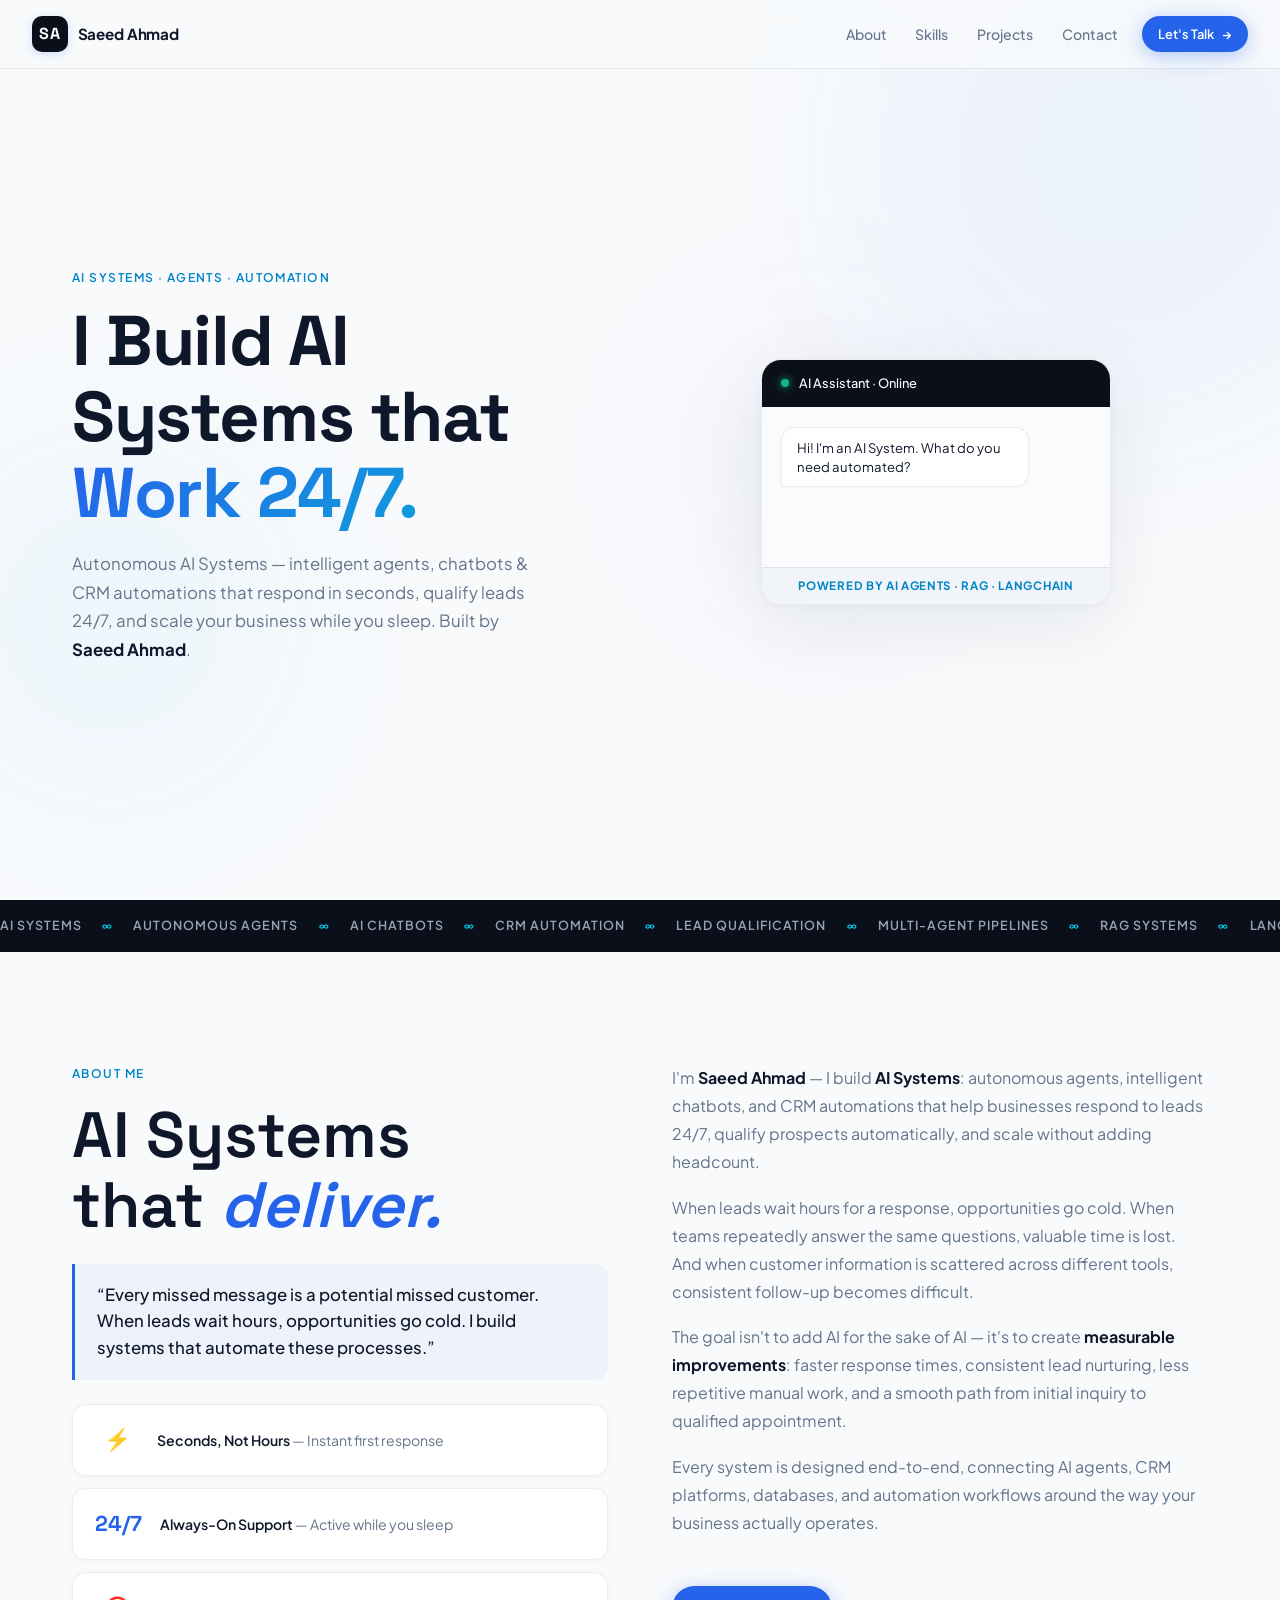
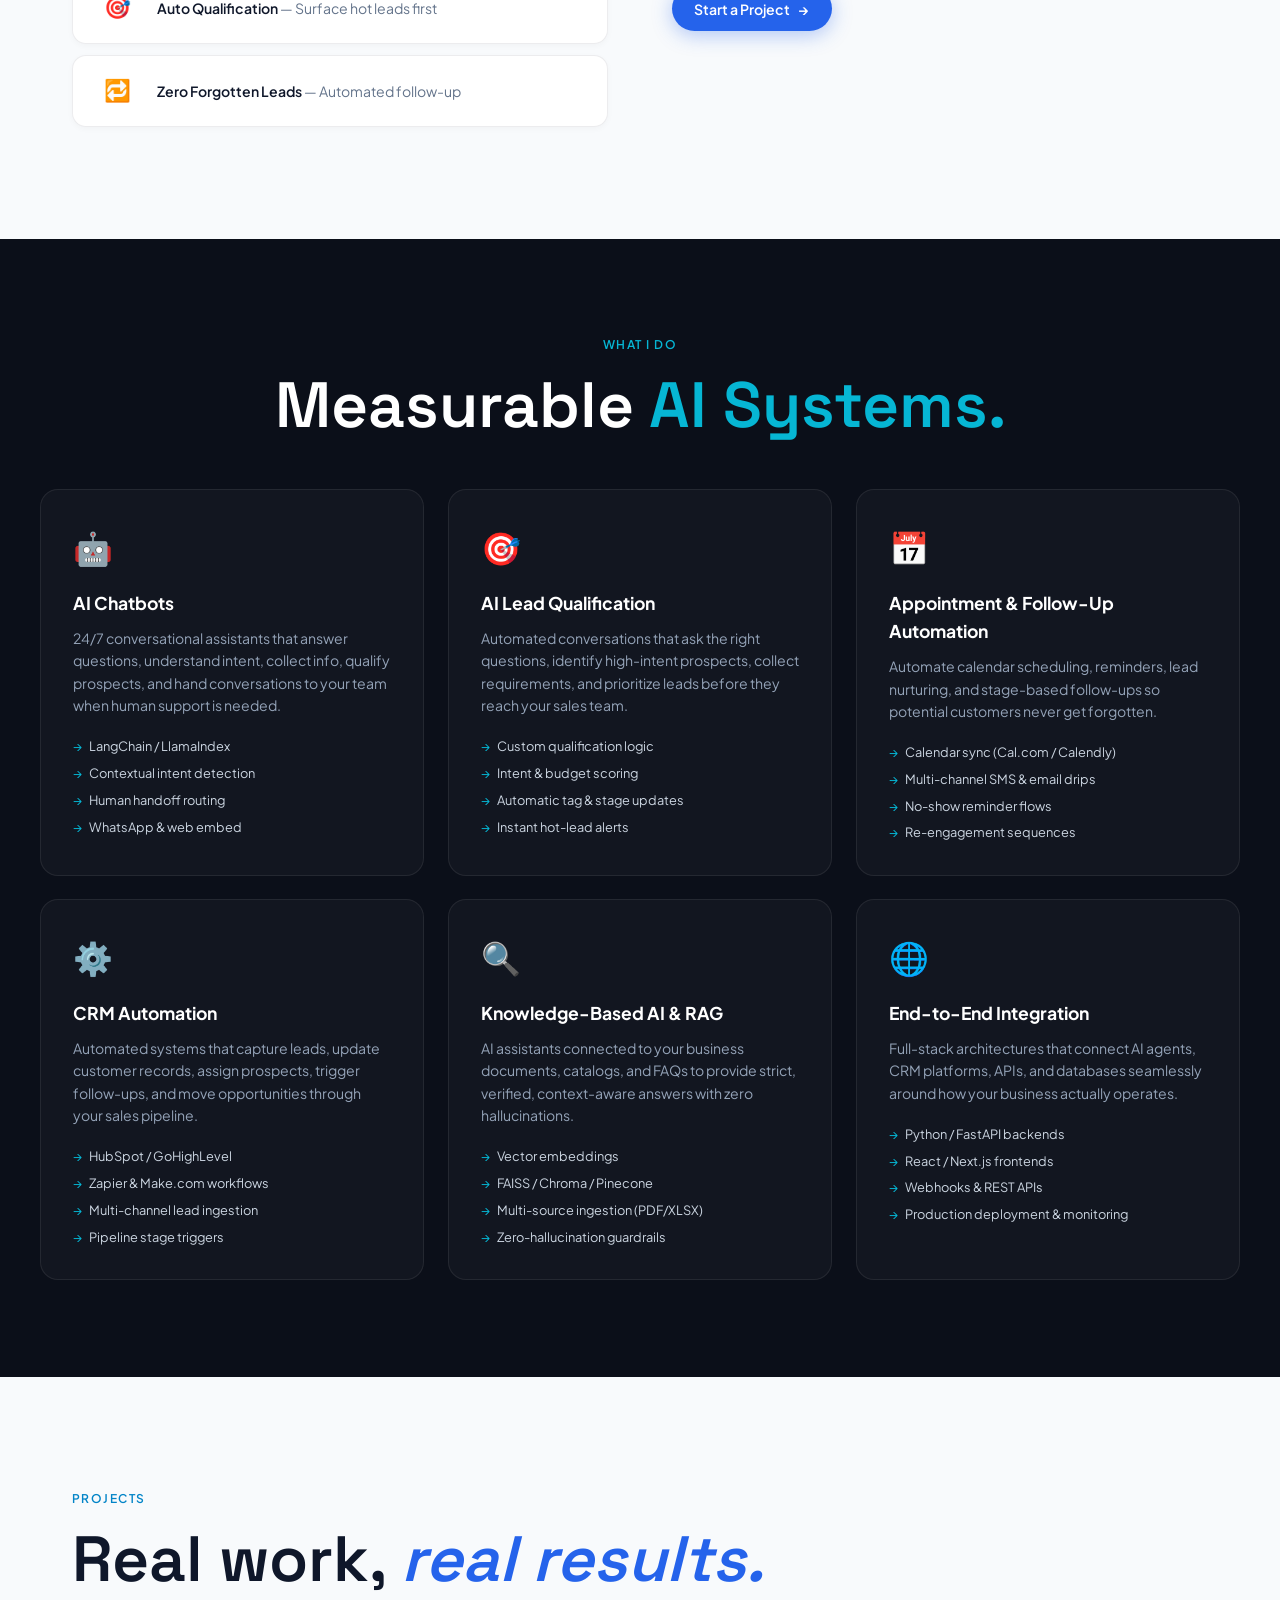
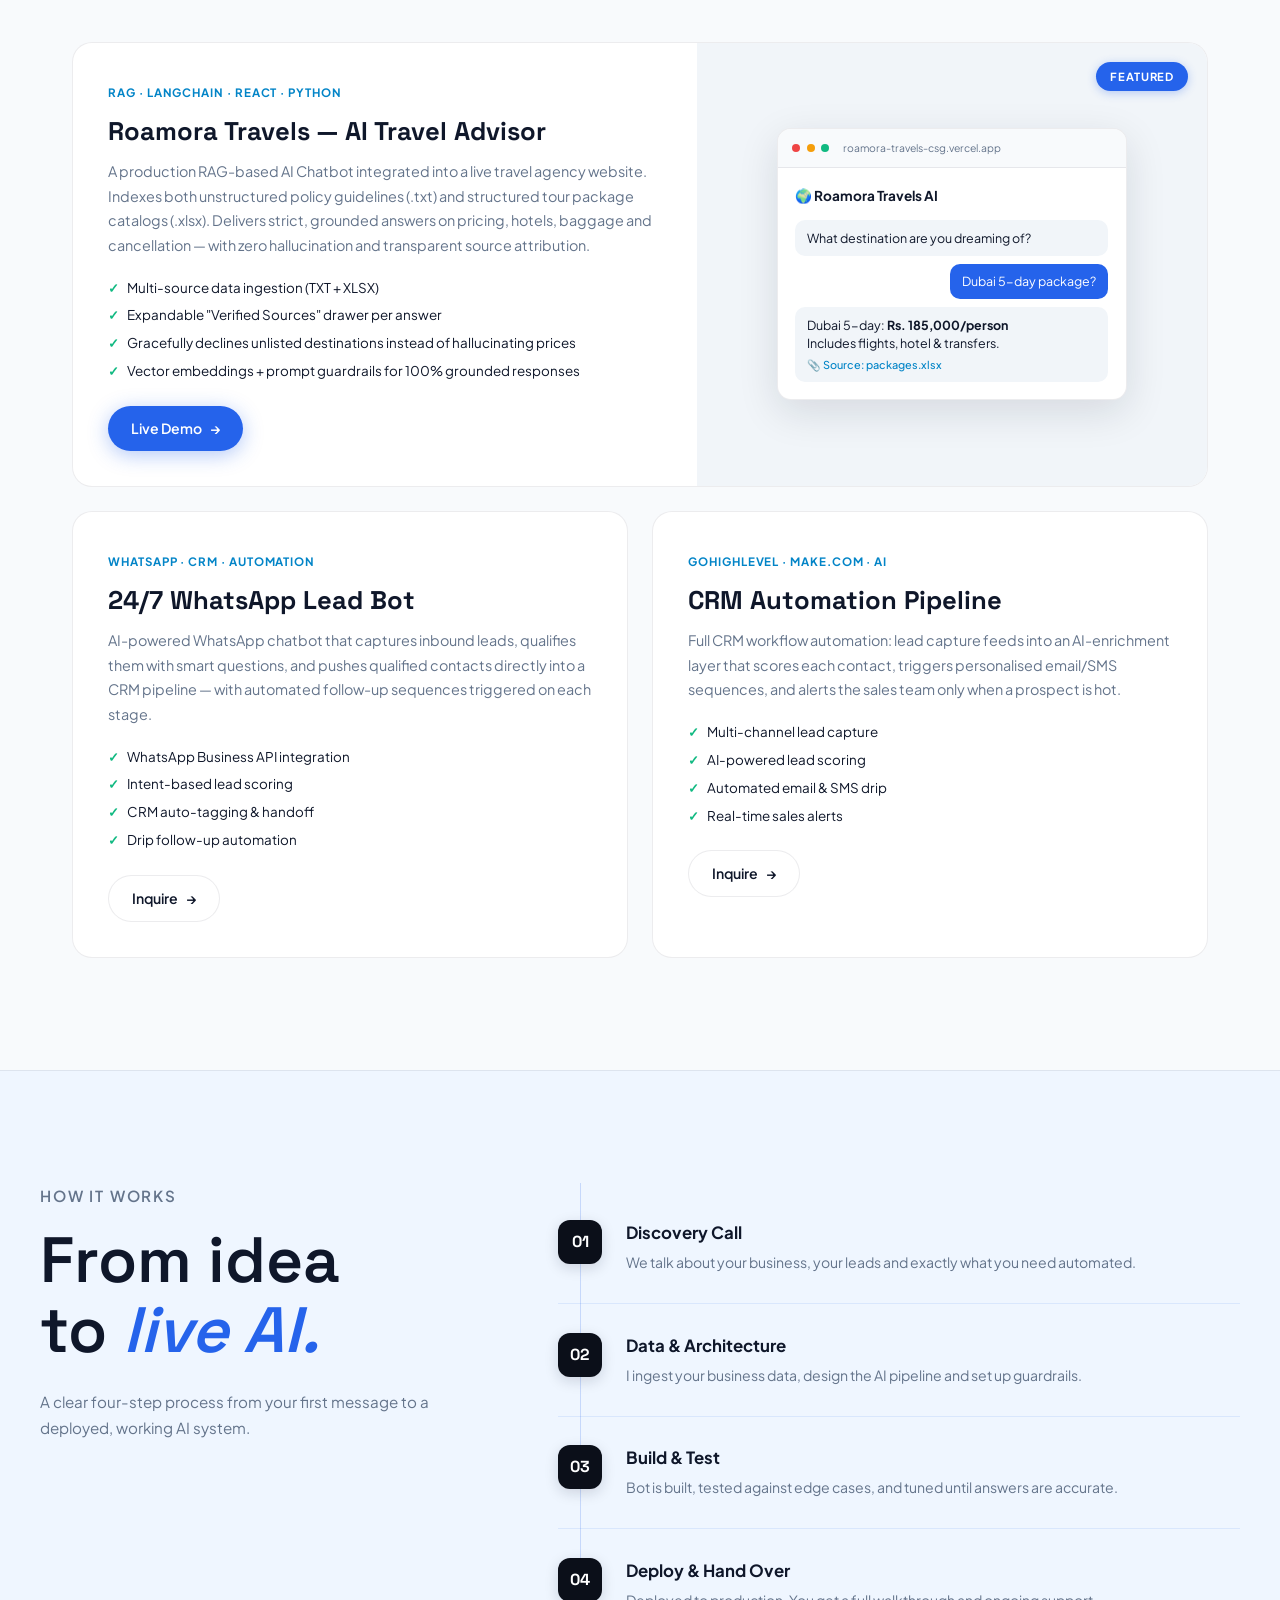
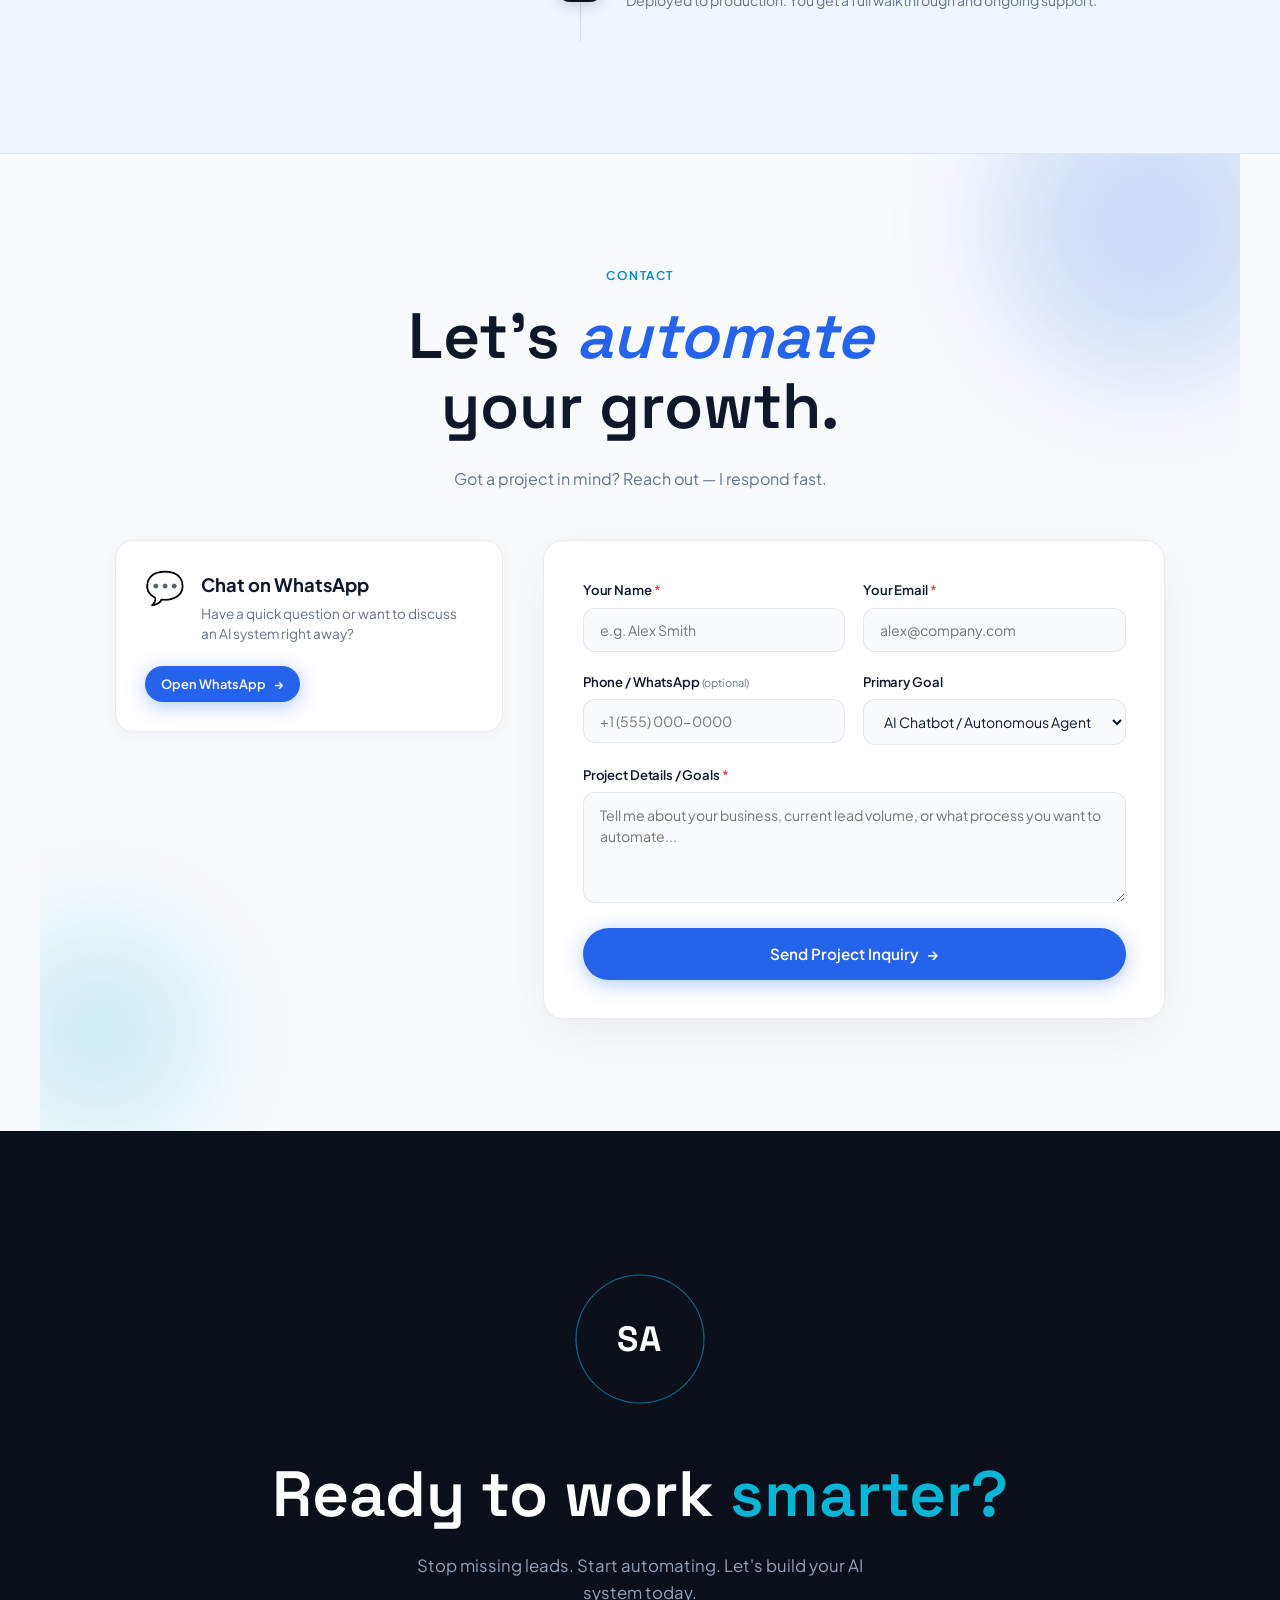
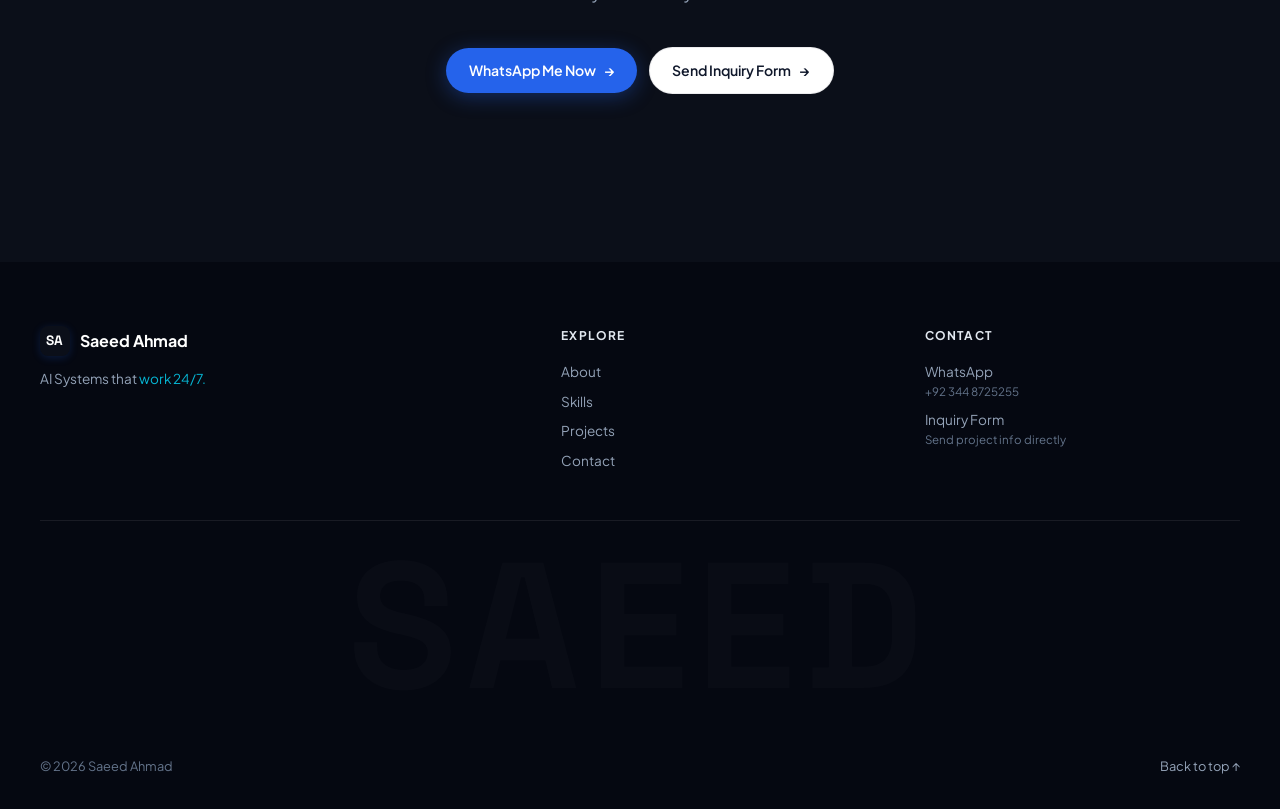
==== index.html @ e2e64ef2 "Deploy site directly from repository root for Vercel" ====
<!DOCTYPE html>
<html lang="en">
<head>
  <meta charset="UTF-8" />
  <meta name="viewport" content="width=device-width, initial-scale=1" />
  <title>Saeed Ahmad · AI Systems Builder</title>
  <meta name="description" content="Saeed Ahmad builds AI Systems — autonomous agents, chatbots & CRM automations that respond 24/7, qualify leads and scale businesses." />
  
  <!-- Favicon -->
  <link rel="icon" type="image/svg+xml" href="favicon.svg" />

  <!-- Open Graph / Social Sharing -->
  <meta property="og:type" content="website" />
  <meta property="og:title" content="Saeed Ahmad · AI Systems Builder" />
  <meta property="og:description" content="Autonomous AI Systems — agents, chatbots & CRM automations that respond in seconds, qualify leads 24/7, and scale businesses." />
  <meta name="twitter:card" content="summary_large_image" />
  <meta name="twitter:title" content="Saeed Ahmad · AI Systems Builder" />
  <meta name="twitter:description" content="Autonomous AI Systems — agents, chatbots & CRM automations that respond 24/7." />

  <link rel="preconnect" href="https://fonts.googleapis.com" />
  <link rel="preconnect" href="https://fonts.gstatic.com" crossorigin />
  <link href="https://fonts.googleapis.com/css2?family=Plus+Jakarta+Sans:wght@300;400;500;600;700;800&family=Space+Grotesk:wght@400;500;600;700&display=swap" rel="stylesheet" />
  <link rel="stylesheet" href="style.css?v=7" />
</head>
<body>

  <!-- LOADER -->
  <div class="loader" id="loader">
    <div class="loader-ring"><span></span><span></span></div>
    <p class="loader-name">SA</p>
  </div>

  <!-- HEADER -->
  <header class="top" id="top">
    <a class="brand" href="#hero">
      <span class="brand-mark">SA</span>
      <span class="brand-name">Saeed Ahmad</span>
    </a>
    <nav class="nav" id="main-nav" aria-label="Main">
      <a href="#about">About</a>
      <a href="#skills">Skills</a>
      <a href="#projects">Projects</a>
      <a href="#contact">Contact</a>
    </nav>
    <a class="btn red small" href="https://wa.me/923448725255" target="_blank" rel="noopener">
      <span>Let's Talk</span><i>→</i>
    </a>
    <button class="burger" id="burger" aria-expanded="false" aria-controls="main-nav" aria-label="Open menu">
      <i></i><i></i>
    </button>
  </header>

  <main id="main">

    <!-- HERO -->
    <section class="hero" id="hero">
      <div class="hero-bg" aria-hidden="true">
        <div class="orb orb-1"></div>
        <div class="orb orb-2"></div>
        <div class="orb orb-3"></div>
      </div>
      <div class="hero-t">
        <p class="kick" data-reveal>AI Systems · Agents · Automation</p>
        <h1 class="hero-h" data-reveal>
          <span class="w">I Build AI</span>
          <span class="w">Systems that</span>
          <em class="w">Work 24/7.</em>
        </h1>
        <p class="lede" data-reveal>
          Autonomous AI Systems — intelligent agents, chatbots & CRM automations that respond in seconds, qualify leads 24/7, and scale your business while you sleep. Built by <strong>Saeed Ahmad</strong>.
        </p>

      </div>
      <div class="hero-art" aria-hidden="true">
        <div class="bot-card">
          <div class="bot-header">
            <span class="bot-dot green"></span>
            <span class="bot-title">AI Assistant · Online</span>
          </div>
          <div class="bot-body">
            <div class="msg bot-msg"><span>Hi! I qualify your leads 24/7. What's your budget?</span></div>
            <div class="msg user-msg"><span>Around $500–$2000/month</span></div>
            <div class="msg bot-msg typing"><span class="dot"></span><span class="dot"></span><span class="dot"></span></div>
          </div>
          <div class="bot-tag">Powered by AI Agents · RAG · LangChain</div>
        </div>
      </div>
    </section>

    <!-- MARQUEE -->
    <div class="mq" aria-label="Services">
      <div class="mq-t">
        <span>AI Systems <b>∞</b> Autonomous Agents <b>∞</b> AI Chatbots <b>∞</b> CRM Automation <b>∞</b> Lead Qualification <b>∞</b> Multi-Agent Pipelines <b>∞</b> RAG Systems <b>∞</b> LangChain <b>∞</b> Zero Forgotten Leads <b>∞</b></span>
        <span aria-hidden="true">AI Systems <b>∞</b> Autonomous Agents <b>∞</b> AI Chatbots <b>∞</b> CRM Automation <b>∞</b> Lead Qualification <b>∞</b> Multi-Agent Pipelines <b>∞</b> RAG Systems <b>∞</b> LangChain <b>∞</b> Zero Forgotten Leads <b>∞</b></span>
      </div>
    </div>

    <!-- ABOUT -->
    <section class="about" id="about">
      <div class="about-wrap">
        <div class="about-l">
          <p class="kick" data-reveal>About Me</p>
          <h2 class="sec-h" data-reveal>AI Systems<br>that <em>deliver.</em></h2>
          <div class="about-quote" data-reveal>
            <p>“Every missed message is a potential missed customer. When leads wait hours, opportunities go cold. I build systems that automate these processes.”</p>
          </div>
          <div class="about-cards">
            <div class="stat-card" data-reveal><b>⚡</b><span><strong>Seconds, Not Hours</strong> — Instant first response</span></div>
            <div class="stat-card" data-reveal><b>24/7</b><span><strong>Always-On Support</strong> — Active while you sleep</span></div>
            <div class="stat-card" data-reveal><b>🎯</b><span><strong>Auto Qualification</strong> — Surface hot leads first</span></div>
            <div class="stat-card" data-reveal><b>🔁</b><span><strong>Zero Forgotten Leads</strong> — Automated follow-up</span></div>
          </div>
        </div>
        <div class="about-r" data-reveal>
          <p>I'm <strong>Saeed Ahmad</strong> — I build <strong>AI Systems</strong>: autonomous agents, intelligent chatbots, and CRM automations that help businesses respond to leads 24/7, qualify prospects automatically, and scale without adding headcount.</p>
          <p>When leads wait hours for a response, opportunities go cold. When teams repeatedly answer the same questions, valuable time is lost. And when customer information is scattered across different tools, consistent follow-up becomes difficult.</p>
          <p>The goal isn't to add AI for the sake of AI — it's to create <strong>measurable improvements</strong>: faster response times, consistent lead nurturing, less repetitive manual work, and a smooth path from initial inquiry to qualified appointment.</p>
          <p>Every system is designed end-to-end, connecting AI agents, CRM platforms, databases, and automation workflows around the way your business actually operates.</p>
          <a class="btn red" href="https://wa.me/923448725255" target="_blank" rel="noopener" style="margin-top:2rem;display:inline-flex;">
            <span>Start a Project</span><i>→</i>
          </a>
        </div>
      </div>
    </section>

    <!-- SKILLS -->
    <section class="skills" id="skills">
      <p class="kick center" data-reveal>What I Do</p>
      <h2 class="sec-h center" data-reveal>Measurable <em>AI Systems.</em></h2>
      <div class="skills-grid">
        <div class="skill-card" data-reveal>
          <div class="skill-icon">🤖</div>
          <h3>AI Chatbots</h3>
          <p>24/7 conversational assistants that answer questions, understand intent, collect info, qualify prospects, and hand conversations to your team when human support is needed.</p>
          <ul><li>LangChain / LlamaIndex</li><li>Contextual intent detection</li><li>Human handoff routing</li><li>WhatsApp & web embed</li></ul>
        </div>
        <div class="skill-card" data-reveal>
          <div class="skill-icon">🎯</div>
          <h3>AI Lead Qualification</h3>
          <p>Automated conversations that ask the right questions, identify high-intent prospects, collect requirements, and prioritize leads before they reach your sales team.</p>
          <ul><li>Custom qualification logic</li><li>Intent & budget scoring</li><li>Automatic tag & stage updates</li><li>Instant hot-lead alerts</li></ul>
        </div>
        <div class="skill-card" data-reveal>
          <div class="skill-icon">📅</div>
          <h3>Appointment & Follow-Up Automation</h3>
          <p>Automate calendar scheduling, reminders, lead nurturing, and stage-based follow-ups so potential customers never get forgotten.</p>
          <ul><li>Calendar sync (Cal.com / Calendly)</li><li>Multi-channel SMS & email drips</li><li>No-show reminder flows</li><li>Re-engagement sequences</li></ul>
        </div>
        <div class="skill-card" data-reveal>
          <div class="skill-icon">⚙️</div>
          <h3>CRM Automation</h3>
          <p>Automated systems that capture leads, update customer records, assign prospects, trigger follow-ups, and move opportunities through your sales pipeline.</p>
          <ul><li>HubSpot / GoHighLevel</li><li>Zapier & Make.com workflows</li><li>Multi-channel lead ingestion</li><li>Pipeline stage triggers</li></ul>
        </div>
        <div class="skill-card" data-reveal>
          <div class="skill-icon">🔍</div>
          <h3>Knowledge-Based AI & RAG</h3>
          <p>AI assistants connected to your business documents, catalogs, and FAQs to provide strict, verified, context-aware answers with zero hallucinations.</p>
          <ul><li>Vector embeddings</li><li>FAISS / Chroma / Pinecone</li><li>Multi-source ingestion (PDF/XLSX)</li><li>Zero-hallucination guardrails</li></ul>
        </div>
        <div class="skill-card" data-reveal>
          <div class="skill-icon">🌐</div>
          <h3>End-to-End Integration</h3>
          <p>Full-stack architectures that connect AI agents, CRM platforms, APIs, and databases seamlessly around how your business actually operates.</p>
          <ul><li>Python / FastAPI backends</li><li>React / Next.js frontends</li><li>Webhooks & REST APIs</li><li>Production deployment & monitoring</li></ul>
        </div>
      </div>
    </section>

    <!-- PROJECTS -->
    <section class="projects" id="projects">
      <p class="kick" data-reveal>Projects</p>
      <h2 class="sec-h" data-reveal>Real work, <em>real results.</em></h2>
      <div class="proj-grid">

        <!-- Featured -->
        <article class="proj-card featured" data-reveal>
          <div class="proj-badge">Featured</div>
          <div class="proj-content">
            <span class="proj-tag">RAG · LangChain · React · Python</span>
            <h3>Roamora Travels — AI Travel Advisor</h3>
            <p>A production RAG-based AI Chatbot integrated into a live travel agency website. Indexes both unstructured policy guidelines (.txt) and structured tour package catalogs (.xlsx). Delivers strict, grounded answers on pricing, hotels, baggage and cancellation — with zero hallucination and transparent source attribution.</p>
            <ul class="proj-highlights">
              <li>Multi-source data ingestion (TXT + XLSX)</li>
              <li>Expandable "Verified Sources" drawer per answer</li>
              <li>Gracefully declines unlisted destinations instead of hallucinating prices</li>
              <li>Vector embeddings + prompt guardrails for 100% grounded responses</li>
            </ul>
            <div class="proj-links">
              <a class="btn red" href="https://roamora-travels-csg.vercel.app/" target="_blank" rel="noopener">
                <span>Live Demo</span><i>→</i>
              </a>
            </div>
          </div>
          <div class="proj-visual" aria-hidden="true">
            <div class="proj-mock">
              <div class="mock-bar">
                <span></span><span></span><span></span>
                <div class="mock-url">roamora-travels-csg.vercel.app</div>
              </div>
              <div class="mock-body">
                <div class="mock-header">🌍 Roamora Travels AI</div>
                <div class="mock-chat">
                  <div class="mock-msg bot">What destination are you dreaming of?</div>
                  <div class="mock-msg user">Dubai 5-day package?</div>
                  <div class="mock-msg bot">Dubai 5-day: <strong>Rs. 185,000/person</strong><br>Includes flights, hotel & transfers.<span class="mock-source">📎 Source: packages.xlsx</span></div>
                </div>
              </div>
            </div>
          </div>
        </article>

        <!-- Card 2 -->
        <article class="proj-card" data-reveal>
          <div class="proj-content">
            <span class="proj-tag">WhatsApp · CRM · Automation</span>
            <h3>24/7 WhatsApp Lead Bot</h3>
            <p>AI-powered WhatsApp chatbot that captures inbound leads, qualifies them with smart questions, and pushes qualified contacts directly into a CRM pipeline — with automated follow-up sequences triggered on each stage.</p>
            <ul class="proj-highlights">
              <li>WhatsApp Business API integration</li>
              <li>Intent-based lead scoring</li>
              <li>CRM auto-tagging & handoff</li>
              <li>Drip follow-up automation</li>
            </ul>
            <div class="proj-links">
              <a class="btn line" href="https://wa.me/923448725255" target="_blank" rel="noopener">
                <span>Inquire</span><i>→</i>
              </a>
            </div>
          </div>
        </article>

        <!-- Card 3 -->
        <article class="proj-card" data-reveal>
          <div class="proj-content">
            <span class="proj-tag">GoHighLevel · Make.com · AI</span>
            <h3>CRM Automation Pipeline</h3>
            <p>Full CRM workflow automation: lead capture feeds into an AI-enrichment layer that scores each contact, triggers personalised email/SMS sequences, and alerts the sales team only when a prospect is hot.</p>
            <ul class="proj-highlights">
              <li>Multi-channel lead capture</li>
              <li>AI-powered lead scoring</li>
              <li>Automated email & SMS drip</li>
              <li>Real-time sales alerts</li>
            </ul>
            <div class="proj-links">
              <a class="btn line" href="https://wa.me/923448725255" target="_blank" rel="noopener">
                <span>Inquire</span><i>→</i>
              </a>
            </div>
          </div>
        </article>

      </div>
    </section>

    <!-- PROCESS -->
    <section class="process" id="process">
      <div class="process-wrap">
        <div class="process-l">
          <p class="kick" data-reveal>How It Works</p>
          <h2 class="sec-h" data-reveal>From idea<br>to <em>live AI.</em></h2>
          <p data-reveal>A clear four-step process from your first message to a deployed, working AI system.</p>
        </div>
        <ol class="process-steps">
          <li data-reveal><span class="step-n">01</span><div><h3>Discovery Call</h3><p>We talk about your business, your leads and exactly what you need automated.</p></div></li>
          <li data-reveal><span class="step-n">02</span><div><h3>Data & Architecture</h3><p>I ingest your business data, design the AI pipeline and set up guardrails.</p></div></li>
          <li data-reveal><span class="step-n">03</span><div><h3>Build & Test</h3><p>Bot is built, tested against edge cases, and tuned until answers are accurate.</p></div></li>
          <li data-reveal><span class="step-n">04</span><div><h3>Deploy & Hand Over</h3><p>Deployed to production. You get a full walkthrough and ongoing support.</p></div></li>
        </ol>
      </div>
    </section>

    <!-- CONTACT -->
    <section class="contact" id="contact">
      <div class="contact-drops" aria-hidden="true">
        <div class="drop d1"></div><div class="drop d2"></div><div class="drop d3"></div>
      </div>
      <p class="kick center" data-reveal>Contact</p>
      <h2 class="sec-h center" data-reveal>Let's <em>automate</em><br>your growth.</h2>
      <p class="contact-sub center" data-reveal>Got a project in mind? Reach out — I respond fast.</p>
      <div class="contact-wrap" data-reveal>
        <div class="contact-info-side">
          <div class="contact-fast-card wa">
            <div class="cfc-head">
              <span class="cfc-icon">💬</span>
              <div>
                <h3>Chat on WhatsApp</h3>
                <p>Have a quick question or want to discuss an AI system right away?</p>
              </div>
            </div>
            <a class="btn red small" href="https://wa.me/923448725255" target="_blank" rel="noopener">
              <span>Open WhatsApp</span><i>→</i>
            </a>
          </div>
        </div>

        <form class="contact-form" id="contact-form" action="https://formsubmit.co/ajax/nyxora.csg@gmail.com" method="POST">
          <input type="text" name="_honey" style="display:none">
          <input type="hidden" name="_template" value="table">
          <input type="hidden" name="_subject" value="New AI System Inquiry — Saeed Ahmad Portfolio">

          <div class="form-row">
            <div class="form-group">
              <label for="c-name">Your Name <em>*</em></label>
              <input type="text" id="c-name" name="name" placeholder="e.g. Alex Smith" required>
            </div>
            <div class="form-group">
              <label for="c-email">Your Email <em>*</em></label>
              <input type="email" id="c-email" name="email" placeholder="alex@company.com" required>
            </div>
          </div>

          <div class="form-row">
            <div class="form-group">
              <label for="c-phone">Phone / WhatsApp <small>(optional)</small></label>
              <input type="tel" id="c-phone" name="phone" placeholder="+1 (555) 000-0000">
            </div>
            <div class="form-group">
              <label for="c-service">Primary Goal</label>
              <select id="c-service" name="service">
                <option value="AI Chatbot / Agent">AI Chatbot / Autonomous Agent</option>
                <option value="Lead Qualification System">Lead Qualification & Auto Follow-up</option>
                <option value="CRM Automation">CRM Automation & Lead Routing</option>
                <option value="Knowledge-Base RAG">Knowledge-Base RAG System</option>
                <option value="End-to-End System">Full Custom AI System</option>
                <option value="General Consultation">General Consultation / Other</option>
              </select>
            </div>
          </div>

          <div class="form-group">
            <label for="c-message">Project Details / Goals <em>*</em></label>
            <textarea id="c-message" name="message" rows="4" placeholder="Tell me about your business, current lead volume, or what process you want to automate..." required></textarea>
          </div>

          <button class="btn red form-submit-btn" type="submit" id="form-submit-btn">
            <span>Send Project Inquiry</span><i>→</i>
          </button>
          <div class="form-status" id="form-status" aria-live="polite"></div>
        </form>
      </div>
    </section>

    <!-- FINAL CTA -->
    <section class="final">
      <div class="final-ring" aria-hidden="true">
        <svg viewBox="0 0 300 300">
          <circle class="fring a" cx="150" cy="150" r="120"/>
          <circle class="fring b" cx="150" cy="150" r="120"/>
        </svg>
        <span class="final-mark">SA</span>
      </div>
      <h2 class="sec-h center" data-reveal>Ready to work <em>smarter?</em></h2>
      <p class="center" data-reveal>Stop missing leads. Start automating. Let's build your AI system today.</p>
      <p class="ctas center" data-reveal>
        <a class="btn red" href="https://wa.me/923448725255" target="_blank" rel="noopener"><span>WhatsApp Me Now</span><i>→</i></a>
        <a class="btn line" href="#contact"><span>Send Inquiry Form</span><i>→</i></a>
      </p>
    </section>

  </main>

  <!-- FOOTER -->
  <footer class="foot">
    <div class="foot-top">
      <div class="ft-brand">
        <a class="ft-logo" href="#main"><span class="brand-mark small">SA</span><span>Saeed Ahmad</span></a>
        <p class="ft-tag">AI Systems that <em>work 24/7.</em></p>
      </div>
      <nav class="ft-col" aria-label="Footer">
        <h3>Explore</h3>
        <ul>
          <li><a href="#about">About</a></li>
          <li><a href="#skills">Skills</a></li>
          <li><a href="#projects">Projects</a></li>
          <li><a href="#contact">Contact</a></li>
        </ul>
      </nav>
      <div class="ft-col">
        <h3>Contact</h3>
        <ul>
          <li><a href="https://wa.me/923448725255" target="_blank" rel="noopener">WhatsApp<small>+92 344 8725255</small></a></li>
          <li><a href="#contact">Inquiry Form<small>Send project info directly</small></a></li>
        </ul>
      </div>
    </div>
    <div class="bigword" aria-hidden="true">SAEED</div>
    <div class="ft-bottom">
      <p>© 2026 Saeed Ahmad</p>
      <a class="ft-up" href="#main">Back to top ↑</a>
    </div>
  </footer>

  <!-- Progress / back-to-top -->
  <button class="prog" id="prog" aria-label="Back to top">
    <svg viewBox="0 0 44 44"><circle class="pb" cx="22" cy="22" r="18"/><circle class="pf" id="pf" cx="22" cy="22" r="18" pathLength="1"/></svg>
    <span>↑</span>
  </button>

  <script src="script.js?v=5"></script>
</body>
</html>
---- style.css ----
/* ─── RESET & ROOT ─────────────────────────────────────────── */
*, *::before, *::after { box-sizing: border-box; margin: 0; padding: 0; }

:root {
  --bg:     #F8FAFC;
  --bg2:    #EFF6FF;
  --ink:    #0F172A;
  --muted:  #64748B;
  --red:    #2563EB;
  --red-hover: #1D4ED8;
  --line:   rgba(15, 23, 42, 0.08);
  --crema:  #0284C7;
  --dark:   #0B0F19;
  --milk:   #F1F5F9;
  --accent-cyan: #06B6D4;
  --accent-emerald: #10B981;
  --sans:   'Plus Jakarta Sans', -apple-system, BlinkMacSystemFont, sans-serif;
  --serif:  'Space Grotesk', sans-serif;
  --ease:   cubic-bezier(.16,1,.3,1);
  --ease-spring: cubic-bezier(.34, 1.56, .64, 1);
  --ease-out: cubic-bezier(.215, .61, .355, 1);
  --transition-smooth: all .35s cubic-bezier(.16, 1, .3, 1);
}

html {
  scroll-behavior: smooth;
  overflow-x: hidden;
  max-width: 100%;
}

body {
  font-family: var(--sans);
  background: var(--bg);
  color: var(--ink);
  line-height: 1.6;
  overflow-x: hidden;
  max-width: 100%;
  position: relative;
}

img { max-width: 100%; display: block; }
a { color: inherit; text-decoration: none; }
ul { list-style: none; }
button { cursor: pointer; border: none; background: none; font: inherit; }

/* ─── TYPOGRAPHY ───────────────────────────────────────────── */
.kick {
  font-size: .75rem;
  font-weight: 600;
  letter-spacing: .12em;
  text-transform: uppercase;
  color: var(--crema);
  margin-bottom: 1rem;
}
.kick.center { text-align: center; }

.sec-h {
  font-family: var(--serif);
  font-size: clamp(2.4rem, 5vw, 4.2rem);
  font-weight: 600;
  line-height: 1.1;
  margin-bottom: 1.5rem;
}
.sec-h em { font-style: italic; color: var(--red); }
.sec-h.center { text-align: center; }

.center { text-align: center; }

/* ─── BUTTONS ──────────────────────────────────────────────── */
.btn {
  display: inline-flex;
  align-items: center;
  gap: .5rem;
  padding: .7rem 1.4rem;
  border-radius: 50px;
  font-size: .88rem;
  font-weight: 600;
  position: relative;
  overflow: hidden;
  transition: transform .3s var(--ease), box-shadow .3s var(--ease), background .25s ease, border-color .25s ease, color .25s ease;
  white-space: nowrap;
}
.btn i { transition: transform .3s var(--ease); }
.btn:hover { transform: translateY(-3px); }
.btn:hover i { transform: translateX(4px); }
.btn:active { transform: translateY(-1px); }

.btn.red {
  background: var(--red);
  color: #fff;
  box-shadow: 0 4px 20px rgba(37, 99, 235, .35);
}
.btn.red::after {
  content: '';
  position: absolute;
  top: -50%; left: -60%;
  width: 30%; height: 200%;
  background: linear-gradient(120deg, transparent, rgba(255, 255, 255, .35), transparent);
  transform: rotate(25deg);
  transition: transform .6s var(--ease);
}
.btn.red:hover::after {
  transform: translateX(450%) rotate(25deg);
}
.btn.red:hover {
  background: var(--red-hover);
  box-shadow: 0 8px 30px rgba(37, 99, 235, .5);
}

.btn.line {
  background: #fff;
  color: var(--ink);
  border: 1.5px solid var(--line);
}
.btn.line:hover {
  border-color: var(--red);
  color: var(--red);
  background: var(--bg2);
  box-shadow: 0 6px 20px rgba(37, 99, 235, .1);
}

.btn.small { padding: .5rem 1rem; font-size: .8rem; }

.ctas {
  display: flex;
  flex-wrap: wrap;
  gap: .75rem;
  align-items: center;
}
.ctas.center { justify-content: center; }

/* ─── LOADER ───────────────────────────────────────────────── */
.loader {
  position: fixed; inset: 0;
  background: var(--dark);
  display: flex; flex-direction: column;
  align-items: center; justify-content: center;
  z-index: 9999;
  transition: opacity .6s var(--ease), visibility .6s;
}
.loader.gone { opacity: 0; visibility: hidden; pointer-events: none; }

.loader-ring {
  position: relative;
  width: 60px; height: 60px;
  margin-bottom: 1rem;
}
.loader-ring span {
  position: absolute; inset: 0;
  border-radius: 50%;
  border: 2px solid transparent;
  border-top-color: var(--crema);
  animation: spin 1s linear infinite;
}
.loader-ring span:nth-child(2) {
  inset: 8px;
  border-top-color: var(--red);
  animation-duration: .75s;
  animation-direction: reverse;
}
.loader-name {
  font-family: var(--serif);
  font-size: 1.4rem;
  color: #fff;
  letter-spacing: .2em;
}
@keyframes spin { to { transform: rotate(360deg); } }

/* ─── HEADER ───────────────────────────────────────────────── */
.top {
  position: fixed; top: 0; left: 0; right: 0;
  z-index: 100;
  display: flex;
  align-items: center;
  gap: 1.5rem;
  padding: 1rem 2rem;
  background: rgba(248, 250, 252, .88);
  backdrop-filter: blur(14px);
  border-bottom: 1px solid var(--line);
  transition: box-shadow .3s;
}
.top.scrolled { box-shadow: 0 4px 32px rgba(15, 23, 42, .06); }

.brand {
  display: flex; align-items: center; gap: .6rem;
  font-weight: 700; font-size: .95rem;
  flex-shrink: 0;
  letter-spacing: -0.01em;
}
.brand-mark {
  width: 36px; height: 36px;
  background: var(--dark);
  color: #fff;
  border-radius: 10px;
  display: grid; place-items: center;
  font-family: var(--serif);
  font-size: 1rem;
  font-weight: 700;
  letter-spacing: .05em;
  flex-shrink: 0;
  box-shadow: 0 2px 8px rgba(37, 99, 235, .2);
}
.brand-mark.small { width: 30px; height: 30px; font-size: .85rem; border-radius: 8px; }

.nav {
  display: flex;
  align-items: center;
  gap: 1.8rem;
  margin-left: auto;
}
.nav a {
  font-size: .88rem;
  font-weight: 500;
  color: var(--muted);
  transition: color .2s;
  position: relative;
}
.nav a::after {
  content: '';
  position: absolute; bottom: -3px; left: 0; right: 0;
  height: 2px;
  background: var(--red);
  transform: scaleX(0);
  transition: transform .25s var(--ease);
}
.nav a:hover, .nav a.active { color: var(--ink); }
.nav a:hover::after, .nav a.active::after { transform: scaleX(1); }

.burger {
  display: none;
  flex-direction: column;
  gap: 5px;
  padding: 4px;
  margin-left: auto;
}
.burger i {
  display: block;
  width: 22px; height: 2px;
  background: var(--ink);
  border-radius: 2px;
  transition: transform .3s var(--ease), opacity .2s;
}
.burger[aria-expanded="true"] i { background: #fff; }
.burger[aria-expanded="true"] i:first-child { transform: translateY(7px) rotate(45deg); }
.burger[aria-expanded="true"] i:last-child  { transform: translateY(-7px) rotate(-45deg); }

/* ─── REVEAL ANIMATION ─────────────────────────────────────── */
[data-reveal] {
  opacity: 0;
  transform: translateY(28px);
  will-change: opacity, transform;
  transition: opacity .8s var(--ease), transform .8s var(--ease);
}
[data-reveal="left"] {
  transform: translateX(-36px);
}
[data-reveal="right"] {
  transform: translateX(36px);
}
[data-reveal="zoom"] {
  transform: scale(0.92);
}
[data-reveal].visible {
  opacity: 1;
  transform: translate(0) scale(1);
}

/* ─── HERO ─────────────────────────────────────────────────── */
.hero {
  min-height: 100vh;
  display: grid;
  grid-template-columns: 1fr 1fr;
  align-items: center;
  gap: 3rem;
  padding: 8rem 2rem 4rem;
  max-width: 1200px;
  margin: 0 auto;
  position: relative;
}

.hero-bg {
  position: fixed;
  inset: 0;
  pointer-events: none;
  z-index: -1;
  overflow: hidden;
}
.orb {
  position: absolute;
  border-radius: 50%;
  filter: blur(90px);
  opacity: .35;
  animation: drift 14s ease-in-out infinite alternate;
}
.orb-1 { width: 520px; height: 520px; background: rgba(37, 99, 235, .15); top: -100px; right: -100px; animation-delay: 0s; }
.orb-2 { width: 380px; height: 380px; background: rgba(14, 165, 233, .12); bottom: 10%; left: -80px; animation-delay: -4s; }
.orb-3 { width: 280px; height: 280px; background: rgba(99, 102, 241, .12); top: 35%; right: 25%; animation-delay: -8s; }
@keyframes drift {
  0%   { transform: translate(0, 0) scale(1); }
  50%  { transform: translate(35px, -25px) scale(1.08); }
  100% { transform: translate(-20px, 20px) scale(0.95); }
}

.hero-t { max-width: 580px; }

.hero-h {
  font-family: var(--serif);
  font-size: clamp(2.8rem, 5.5vw, 4.8rem);
  font-weight: 700;
  line-height: 1.08;
  letter-spacing: -0.02em;
  margin-bottom: 1.2rem;
}
.hero-h em { color: var(--red); font-style: normal; background: linear-gradient(135deg, #2563EB 0%, #06B6D4 100%); -webkit-background-clip: text; -webkit-text-fill-color: transparent; }
.hero-h .w {
  display: block;
  opacity: 0;
  transform: translateY(32px);
  filter: blur(6px);
  will-change: opacity, transform, filter;
  transition: opacity .7s var(--ease), transform .7s var(--ease), filter .7s var(--ease);
}
.hero-h .w.in {
  opacity: 1;
  transform: translateY(0);
  filter: blur(0);
}

.lede {
  font-size: 1.05rem;
  color: var(--muted);
  max-width: 480px;
  margin-bottom: 2rem;
  line-height: 1.7;
}
.lede strong { color: var(--ink); }

/* ─── BOT CARD ─────────────────────────────────────────────── */
.hero-art { display: flex; align-items: center; justify-content: center; }

.bot-card {
  background: #fff;
  border-radius: 20px;
  box-shadow: 0 20px 80px rgba(15, 23, 42, .08), 0 2px 10px rgba(15, 23, 42, .04);
  width: 100%;
  max-width: 350px;
  overflow: hidden;
  border: 1px solid var(--line);
  animation: floatCard 6s ease-in-out infinite;
  transition: transform .35s var(--ease), box-shadow .35s var(--ease);
}
.bot-card:hover {
  animation-play-state: paused;
  transform: translateY(-8px) scale(1.01);
  box-shadow: 0 28px 90px rgba(37, 99, 235, .15), 0 4px 16px rgba(15, 23, 42, .06);
}
@keyframes floatCard {
  0%, 100% { transform: translateY(0) rotate(0deg); }
  50% { transform: translateY(-12px) rotate(0.4deg); }
}

.bot-header {
  background: var(--dark);
  color: #fff;
  padding: .85rem 1.2rem;
  display: flex;
  align-items: center;
  gap: .6rem;
  font-size: .8rem;
  font-weight: 500;
}
.bot-dot {
  width: 8px; height: 8px;
  border-radius: 50%;
}
.bot-dot.green { background: #10B981; box-shadow: 0 0 8px #10B981; }

.bot-body {
  padding: 1.2rem;
  display: flex;
  flex-direction: column;
  gap: .7rem;
  min-height: 160px;
  background: #FAFBFD;
}

.msg { display: flex; }
.bot-msg { justify-content: flex-start; }
.user-msg { justify-content: flex-end; }

.msg span {
  padding: .65rem .95rem;
  border-radius: 14px;
  font-size: .82rem;
  line-height: 1.45;
  max-width: 80%;
}
.bot-msg span  { background: #fff; color: var(--ink); border: 1px solid var(--line); border-bottom-left-radius: 4px; box-shadow: 0 1px 3px rgba(0,0,0,.03); }
.user-msg span { background: var(--red); color: #fff; border-bottom-right-radius: 4px; box-shadow: 0 2px 8px rgba(37, 99, 235, .25); }

.msg.typing span {
  display: flex;
  align-items: center;
  gap: 4px;
  padding: .7rem .9rem;
}
.dot {
  width: 6px; height: 6px;
  border-radius: 50%;
  background: var(--muted);
  animation: blink 1.2s ease-in-out infinite;
}
.dot:nth-child(2) { animation-delay: .2s; }
.dot:nth-child(3) { animation-delay: .4s; }
@keyframes blink {
  0%, 80%, 100% { opacity: .3; transform: scale(.8); }
  40% { opacity: 1; transform: scale(1); }
}

.bot-tag {
  background: #F1F5F9;
  color: var(--crema);
  font-size: .72rem;
  font-weight: 700;
  text-align: center;
  padding: .55rem;
  letter-spacing: .06em;
  text-transform: uppercase;
  border-top: 1px solid var(--line);
}

/* ─── MARQUEE ──────────────────────────────────────────────── */
.mq {
  overflow: hidden;
  border-top: 1px solid var(--line);
  border-bottom: 1px solid var(--line);
  padding: .95rem 0;
  background: var(--dark);
}
.mq-t {
  display: flex;
  width: max-content;
  animation: marquee 28s linear infinite;
}
.mq-t span {
  display: flex;
  align-items: center;
  gap: 1.2rem;
  padding-right: 1.2rem;
  font-size: .78rem;
  font-weight: 600;
  letter-spacing: .08em;
  text-transform: uppercase;
  color: #94A3B8;
  white-space: nowrap;
}
.mq-t b { color: var(--accent-cyan); font-style: normal; }
@keyframes marquee {
  from { transform: translateX(0); }
  to   { transform: translateX(-50%); }
}

/* ─── ABOUT ────────────────────────────────────────────────── */
.about {
  padding: 7rem 2rem;
  max-width: 1200px;
  margin: 0 auto;
}
.about-wrap {
  display: grid;
  grid-template-columns: 1fr 1fr;
  gap: 4rem;
  align-items: start;
}
.about-cards {
  display: flex;
  flex-direction: column;
  gap: .75rem;
  margin-top: 1.5rem;
}
.about-quote {
  margin-top: 1.5rem;
  padding: 1.1rem 1.35rem;
  border-left: 3px solid var(--red);
  background: rgba(37, 99, 235, 0.05);
  border-radius: 0 14px 14px 0;
}
.about-quote p {
  font-family: var(--sans);
  font-size: 1.05rem;
  font-weight: 500;
  line-height: 1.6;
  color: var(--ink);
  margin: 0;
}
.stat-card {
  background: #fff;
  border: 1px solid var(--line);
  border-radius: 14px;
  padding: 1.1rem 1.4rem;
  display: flex;
  align-items: center;
  gap: 1.1rem;
  transition: transform .35s var(--ease), box-shadow .35s var(--ease), border-color .3s ease;
  box-shadow: 0 2px 6px rgba(15, 23, 42, .03);
}
.stat-card:hover {
  transform: translateX(8px);
  border-color: rgba(37, 99, 235, .3);
  box-shadow: 0 8px 24px rgba(37, 99, 235, .1);
}
.stat-card b {
  font-family: var(--serif);
  font-size: 1.35rem;
  font-weight: 700;
  color: var(--red);
  min-width: 44px;
  display: inline-flex;
  justify-content: center;
  transition: transform .35s var(--ease-spring);
}
.stat-card:hover b {
  transform: scale(1.2);
}
.stat-card span { font-size: .88rem; color: var(--muted); }
.stat-card strong { color: var(--ink); font-weight: 600; }

.about-r p { color: var(--muted); line-height: 1.75; margin-bottom: 1.1rem; font-size: 1rem; }
.about-r strong { color: var(--ink); }

/* ─── SKILLS ───────────────────────────────────────────────── */
.skills {
  padding: 6rem 2rem;
  background: var(--dark);
  color: #fff;
}
.skills .kick { color: var(--accent-cyan); }
.skills .sec-h { color: #fff; max-width: 1200px; margin-left: auto; margin-right: auto; }
.skills .sec-h em { color: var(--accent-cyan); font-style: normal; }

.skills-grid {
  display: grid;
  grid-template-columns: repeat(3, 1fr);
  gap: 1.5rem;
  max-width: 1200px;
  margin: 3rem auto 0;
}

.skill-card {
  background: rgba(255, 255, 255, .03);
  border: 1px solid rgba(255, 255, 255, .08);
  border-radius: 18px;
  padding: 2rem;
  position: relative;
  transition: transform .35s var(--ease), background .3s ease, border-color .3s ease, box-shadow .35s var(--ease);
}
.skill-card:hover {
  transform: translateY(-8px);
  background: rgba(255, 255, 255, .06);
  border-color: rgba(14, 165, 233, .45);
  box-shadow: 0 16px 40px rgba(2, 132, 199, .18);
}
.skill-icon {
  font-size: 2rem;
  margin-bottom: 1rem;
  display: inline-block;
  transition: transform .35s var(--ease-spring);
}
.skill-card:hover .skill-icon {
  transform: scale(1.2) rotate(-5deg);
}
.skill-card h3 { font-size: 1.1rem; font-weight: 700; margin-bottom: .6rem; color: #fff; }
.skill-card p { font-size: .88rem; color: #94A3B8; line-height: 1.6; margin-bottom: 1.2rem; }
.skill-card ul { display: flex; flex-direction: column; gap: .4rem; }
.skill-card li {
  font-size: .8rem;
  color: #CBD5E1;
  padding-left: 1rem;
  position: relative;
  transition: color .2s ease, transform .25s var(--ease);
}
.skill-card:hover li {
  color: #F1F5F9;
}
.skill-card li::before {
  content: '→';
  position: absolute; left: 0;
  color: var(--accent-cyan);
  transition: transform .25s var(--ease);
}
.skill-card:hover li::before {
  transform: translateX(2px);
}

/* ─── PROJECTS ─────────────────────────────────────────────── */
.projects {
  padding: 7rem 2rem;
  max-width: 1200px;
  margin: 0 auto;
}
.proj-grid {
  display: grid;
  grid-template-columns: 1fr 1fr;
  gap: 1.5rem;
  margin-top: 3rem;
}

.proj-card {
  background: #fff;
  border: 1px solid var(--line);
  border-radius: 20px;
  overflow: hidden;
  transition: transform .35s var(--ease), box-shadow .35s var(--ease), border-color .3s ease;
  position: relative;
}
.proj-card:hover {
  transform: translateY(-8px);
  box-shadow: 0 24px 64px rgba(15, 23, 42, .1);
  border-color: rgba(37, 99, 235, .25);
}

.proj-card.featured {
  grid-column: 1 / -1;
  display: grid;
  grid-template-columns: 1.1fr .9fr;
}

.proj-badge {
  position: absolute;
  top: 1.2rem; right: 1.2rem;
  background: var(--red);
  color: #fff;
  font-size: .7rem;
  font-weight: 700;
  letter-spacing: .08em;
  text-transform: uppercase;
  padding: .35rem .85rem;
  border-radius: 50px;
  box-shadow: 0 2px 10px rgba(37, 99, 235, .3);
  transition: transform .3s var(--ease-spring), box-shadow .3s ease;
}
.proj-card:hover .proj-badge {
  transform: scale(1.06);
  box-shadow: 0 4px 14px rgba(37, 99, 235, .45);
}

.proj-content { padding: 2.2rem; }
.proj-tag {
  font-size: .72rem;
  font-weight: 700;
  letter-spacing: .08em;
  text-transform: uppercase;
  color: var(--crema);
  display: inline-block;
  margin-bottom: .8rem;
  transition: transform .25s var(--ease), color .25s ease;
}
.proj-card:hover .proj-tag {
  transform: translateX(3px);
  color: var(--red);
}
.proj-content h3 {
  font-family: var(--serif);
  font-size: 1.6rem;
  font-weight: 700;
  margin-bottom: .75rem;
  line-height: 1.25;
}
.proj-content p { font-size: .9rem; color: var(--muted); line-height: 1.7; margin-bottom: 1.2rem; }
.proj-highlights { display: flex; flex-direction: column; gap: .4rem; margin-bottom: 1.5rem; }
.proj-highlights li {
  font-size: .84rem;
  color: var(--ink);
  padding-left: 1.2rem;
  position: relative;
}
.proj-highlights li::before {
  content: '✓';
  position: absolute; left: 0;
  color: var(--accent-emerald);
  font-weight: 700;
}
.proj-links { display: flex; gap: .75rem; flex-wrap: wrap; }

/* Browser mock */
.proj-visual {
  background: #F1F5F9;
  display: flex;
  align-items: center;
  justify-content: center;
  padding: 2.5rem;
}
.proj-mock {
  background: #fff;
  border-radius: 14px;
  box-shadow: 0 12px 40px rgba(15, 23, 42, .12);
  width: 100%;
  max-width: 350px;
  overflow: hidden;
  border: 1px solid var(--line);
  transition: transform .4s var(--ease), box-shadow .4s var(--ease);
}
.proj-card:hover .proj-mock {
  transform: translateY(-5px) scale(1.02);
  box-shadow: 0 20px 50px rgba(15, 23, 42, .16);
}
.mock-bar {
  background: #F8FAFC;
  padding: .65rem .9rem;
  display: flex;
  align-items: center;
  gap: .4rem;
  border-bottom: 1px solid var(--line);
}
.mock-bar span { width: 8px; height: 8px; border-radius: 50%; }
.mock-bar span:nth-child(1) { background: #EF4444; }
.mock-bar span:nth-child(2) { background: #F59E0B; }
.mock-bar span:nth-child(3) { background: #10B981; }
.mock-url { margin-left: .5rem; font-size: .65rem; color: var(--muted); flex: 1; }
.mock-body { padding: 1.1rem; }
.mock-header { font-weight: 700; font-size: .85rem; margin-bottom: .8rem; color: var(--ink); }
.mock-chat { display: flex; flex-direction: column; gap: .5rem; }
.mock-msg { font-size: .78rem; line-height: 1.45; padding: .55rem .75rem; border-radius: 10px; }
.mock-msg.bot  { background: #F1F5F9; color: var(--ink); }
.mock-msg.user { background: var(--red); color: #fff; align-self: flex-end; }
.mock-source { display: block; font-size: .68rem; color: var(--crema); margin-top: .3rem; font-weight: 500; }

/* ─── PROCESS ──────────────────────────────────────────────── */
.process {
  padding: 7rem 2rem;
  background: #EFF6FF;
  border-top: 1px solid var(--line);
  border-bottom: 1px solid var(--line);
}
.process-wrap {
  display: grid;
  grid-template-columns: 1fr 1.5fr;
  gap: 4rem;
  align-items: start;
  max-width: 1200px;
  margin: 0 auto;
}
.process-l p { color: var(--muted); font-size: .95rem; line-height: 1.7; }
.process-steps {
  display: flex; flex-direction: column; gap: 0;
  list-style: none;
  position: relative; padding-top: .5rem;
}
.process-steps::before {
  content: '';
  position: absolute; left: 22px; top: 0; bottom: 0;
  width: 1px; background: rgba(37, 99, 235, .2);
}
.process-steps li {
  display: flex; gap: 1.5rem; align-items: flex-start;
  padding: 1.8rem 0;
  border-bottom: 1px solid rgba(37, 99, 235, .1);
  position: relative;
  transition: transform .3s var(--ease);
}
.process-steps li:hover {
  transform: translateX(6px);
}
.process-steps li:last-child { border-bottom: none; }
.step-n {
  min-width: 44px; height: 44px;
  border-radius: 12px;
  background: var(--dark); color: #fff;
  font-family: var(--serif); font-size: 1rem; font-weight: 700;
  display: grid; place-items: center;
  flex-shrink: 0; position: relative; z-index: 1;
  box-shadow: 0 4px 14px rgba(15, 23, 42, .15);
  transition: transform .35s var(--ease-spring), background .3s ease, box-shadow .35s var(--ease);
}
.process-steps li:hover .step-n {
  background: var(--red);
  transform: scale(1.1) rotate(-3deg);
  box-shadow: 0 6px 18px rgba(37, 99, 235, .3);
}
.process-steps li h3 { font-size: 1.05rem; font-weight: 700; margin-bottom: .3rem; color: var(--ink); }
.process-steps li p { font-size: .88rem; color: var(--muted); line-height: 1.6; }

/* ─── CONTACT ──────────────────────────────────────────────── */
.contact {
  padding: 7rem 2rem;
  position: relative; overflow: hidden;
  max-width: 1200px; margin: 0 auto;
}
.contact-drops { position: absolute; inset: 0; pointer-events: none; z-index: 0; }
.drop { position: absolute; border-radius: 50%; filter: blur(60px); opacity: .2; }
.d1 { width: 300px; height: 300px; background: var(--red); top: -80px; right: -60px; }
.d2 { width: 200px; height: 200px; background: var(--accent-cyan); bottom: 0; left: -40px; }
.d3 { width: 150px; height: 150px; background: var(--bg2); top: 50%; right: 20%; }

.contact-sub { font-size: 1rem; color: var(--muted); max-width: 480px; margin: 0 auto 3rem; }

.contact-wrap {
  display: grid;
  grid-template-columns: 1fr 1.6fr;
  gap: 2.5rem;
  max-width: 1050px;
  margin: 0 auto;
  align-items: start;
  position: relative;
  z-index: 1;
}

/* Contact sidebar */
.contact-info-side {
  display: flex;
  flex-direction: column;
  gap: 1.5rem;
}
.contact-fast-card {
  background: #fff;
  border: 1px solid var(--line);
  border-radius: 18px;
  padding: 1.8rem;
  box-shadow: 0 4px 20px rgba(15, 23, 42, .04);
  position: relative;
  transition: transform .3s var(--ease), box-shadow .3s var(--ease), border-color .3s;
}
.contact-fast-card:hover {
  transform: translateY(-4px);
  border-color: rgba(34, 197, 94, .4);
  box-shadow: 0 16px 40px rgba(34, 197, 94, .12);
}
.cfc-badge {
  display: inline-block;
  background: #DCFCE7;
  color: #15803D;
  font-size: .68rem;
  font-weight: 700;
  letter-spacing: .08em;
  text-transform: uppercase;
  padding: .25rem .65rem;
  border-radius: 50px;
  margin-bottom: 1rem;
}
.cfc-head {
  display: flex;
  gap: 1rem;
  margin-bottom: 1.3rem;
}
.cfc-icon {
  font-size: 2rem;
  line-height: 1;
}
.cfc-head h3 {
  font-size: 1.15rem;
  font-weight: 700;
  color: var(--ink);
  margin-bottom: .3rem;
}
.cfc-head p {
  font-size: .85rem;
  color: var(--muted);
  line-height: 1.5;
}

.contact-perks {
  display: flex;
  flex-direction: column;
  gap: .8rem;
  padding: .5rem .5rem 0;
}
.c-perk {
  display: flex;
  align-items: center;
  gap: .75rem;
  font-size: .85rem;
  color: var(--ink);
}
.c-perk span {
  font-size: 1.1rem;
}

/* Form card */
.contact-form {
  background: #fff;
  border: 1px solid var(--line);
  border-radius: 20px;
  padding: 2.4rem;
  box-shadow: 0 16px 50px rgba(15, 23, 42, .06);
}
.form-row {
  display: grid;
  grid-template-columns: 1fr 1fr;
  gap: 1.1rem;
}
.form-group {
  display: flex;
  flex-direction: column;
  gap: .45rem;
  margin-bottom: 1.2rem;
}
.form-group label {
  font-size: .82rem;
  font-weight: 600;
  color: var(--ink);
  letter-spacing: -0.01em;
}
.form-group label em {
  color: #EF4444;
  font-style: normal;
}
.form-group label small {
  color: var(--muted);
  font-weight: 400;
}
.form-group input,
.form-group select,
.form-group textarea {
  background: #FAFBFD;
  border: 1.5px solid var(--line);
  border-radius: 12px;
  padding: .75rem 1rem;
  font-family: var(--sans);
  font-size: .88rem;
  color: var(--ink);
  outline: none;
  transition: border-color .25s, box-shadow .25s, background .25s;
  width: 100%;
}
.form-group select {
  cursor: pointer;
  appearance: auto;
}
.form-group textarea {
  resize: vertical;
  min-height: 100px;
  line-height: 1.5;
}
.form-group input:focus,
.form-group select:focus,
.form-group textarea:focus {
  border-color: var(--red);
  background: #fff;
  box-shadow: 0 0 0 4px rgba(37, 99, 235, .12);
}
.form-submit-btn {
  width: 100%;
  justify-content: center;
  padding: .85rem 1.6rem;
  font-size: .95rem;
  margin-top: .4rem;
}
.form-status {
  margin-top: 1rem;
  font-size: .86rem;
  font-weight: 600;
  text-align: center;
  padding: .75rem 1rem;
  border-radius: 12px;
  display: none;
  animation: fadeIn .3s var(--ease);
}
.form-status.success {
  background: #ECFDF5;
  color: #065F46;
  border: 1px solid #A7F3D0;
  display: block;
}
.form-status.error {
  background: #FEF2F2;
  color: #991B1B;
  border: 1px solid #FECACA;
  display: block;
}
@keyframes fadeIn {
  from { opacity: 0; transform: translateY(-4px); }
  to   { opacity: 1; transform: translateY(0); }
}

/* ─── FINAL CTA ────────────────────────────────────────────── */
.final {
  padding: 8rem 2rem; text-align: center;
  background: var(--dark); color: #fff;
  position: relative; overflow: hidden;
}
.final .sec-h { color: #fff; }
.final .sec-h em { color: var(--accent-cyan); font-style: normal; }
.final p { color: #94A3B8; max-width: 500px; margin: 0 auto 2.5rem; font-size: 1.05rem; }

.final-ring { position: relative; width: 160px; height: 160px; margin: 0 auto 2.5rem; }
.final-ring svg { position: absolute; inset: 0; width: 100%; height: 100%; }
.fring { fill: none; stroke: rgba(37, 99, 235, .25); stroke-width: 1.5; }
.fring.b {
  stroke: var(--accent-cyan); stroke-dasharray: 1; stroke-dashoffset: .75;
  stroke-width: 2; animation: ringDraw 3s linear infinite;
  transform-origin: center; transform-box: fill-box;
}
@keyframes ringDraw { to { stroke-dashoffset: -.25; } }
.final-mark {
  position: absolute; inset: 0; display: grid; place-items: center;
  font-family: var(--serif); font-size: 2.2rem; font-weight: 700;
  color: #fff; letter-spacing: .05em;
}

/* ─── FOOTER ───────────────────────────────────────────────── */
.foot { background: #050811; color: #fff; padding: 4rem 2rem 2rem; }
.foot-top {
  display: grid; grid-template-columns: 1.5fr 1fr 1fr;
  gap: 3rem; max-width: 1200px; margin: 0 auto;
  padding-bottom: 3rem;
  border-bottom: 1px solid rgba(255, 255, 255, .08);
}
.ft-logo { display: flex; align-items: center; gap: .6rem; font-weight: 700; margin-bottom: .75rem; color: #fff; }
.ft-tag { font-size: .85rem; color: #94A3B8; line-height: 1.6; }
.ft-tag em { color: var(--accent-cyan); font-style: normal; }
.ft-col h3 { font-size: .75rem; font-weight: 700; letter-spacing: .1em; text-transform: uppercase; color: #E2E8F0; margin-bottom: 1rem; }
.ft-col ul { display: flex; flex-direction: column; gap: .5rem; }
.ft-col a { font-size: .85rem; color: #94A3B8; transition: color .2s; display: flex; flex-direction: column; }
.ft-col a:hover { color: #fff; }
.ft-col small { font-size: .72rem; color: #64748B; }
.bigword {
  font-family: var(--serif); font-size: clamp(5rem, 14vw, 12rem);
  font-weight: 700; color: rgba(255, 255, 255, .02);
  text-align: center; letter-spacing: .05em; line-height: 1;
  padding: 1rem 0; user-select: none;
  max-width: 1200px; margin: 0 auto;
}
.ft-bottom {
  display: flex; align-items: center; justify-content: space-between;
  max-width: 1200px; margin: 1.5rem auto 0;
  font-size: .8rem; color: #64748B;
}
.ft-up { color: #94A3B8; transition: color .2s; }
.ft-up:hover { color: #fff; }

/* ─── PROGRESS BUTTON ──────────────────────────────────────── */
.prog {
  position: fixed; bottom: 2rem; right: 2rem;
  width: 48px; height: 48px; z-index: 90;
  opacity: 0; visibility: hidden;
  transition: opacity .4s var(--ease), visibility .4s var(--ease), transform .35s var(--ease-spring);
  display: grid; place-items: center; color: var(--dark);
}
.prog.show { opacity: 1; visibility: visible; }
.prog:hover { transform: translateY(-5px) scale(1.08); }
.prog svg { position: absolute; inset: 0; width: 100%; height: 100%; transform: rotate(-90deg); }
.pb { fill: #fff; stroke: var(--line); stroke-width: 2; }
.pf {
  fill: none; stroke: var(--red); stroke-width: 2.5;
  stroke-dasharray: 1; stroke-dashoffset: 1;
  stroke-linecap: round; transition: stroke-dashoffset .1s linear;
}
.prog span { font-size: .8rem; font-weight: 700; position: relative; z-index: 1; }

/* ─── RESPONSIVE ───────────────────────────────────────────── */
@media (max-width: 900px) {
  .hero {
    grid-template-columns: 1fr;
    min-height: auto;
    padding: 7rem 1.5rem 3.5rem;
    gap: 2.5rem;
  }
  .hero-t { max-width: 100%; }
  .hero-art { justify-content: center; width: 100%; }
  .about { padding: 5rem 1.5rem; }
  .about-wrap { grid-template-columns: 1fr; gap: 2.5rem; }
  .skills { padding: 5rem 1.5rem; }
  .skills-grid { grid-template-columns: repeat(2, 1fr); gap: 1.25rem; }
  .projects { padding: 5rem 1.5rem; }
  .proj-grid { grid-template-columns: 1fr; }
  .proj-card.featured { grid-template-columns: 1fr; }
  .proj-visual { min-height: 240px; }
  .process { padding: 5rem 1.5rem; }
  .process-wrap { grid-template-columns: 1fr; gap: 2rem; }
  .contact { padding: 5rem 1.5rem; }
  .final { padding: 6rem 1.5rem; }
  .foot { padding: 3.5rem 1.5rem 2rem; }
  .foot-top { grid-template-columns: 1fr 1fr; gap: 2rem; }
  .ft-brand { grid-column: 1 / -1; }

  .nav {
    display: none;
    position: fixed;
    inset: 0;
    top: 60px;
    background: rgba(15, 23, 42, 0.97);
    backdrop-filter: blur(20px);
    -webkit-backdrop-filter: blur(20px);
    flex-direction: column;
    align-items: center;
    justify-content: center;
    gap: 2rem;
    font-size: 1.25rem;
    z-index: 99;
  }
  .nav.open { display: flex; }
  .nav a {
    color: #F8FAFC;
    font-size: 1.3rem;
    font-weight: 600;
    padding: .5rem 1rem;
    min-height: 48px;
    display: inline-flex;
    align-items: center;
  }
  .nav a:hover, .nav a.active { color: var(--accent-cyan); }
  .nav a::after { background: var(--accent-cyan); }
  .burger { display: flex; }
  .top .btn.small { display: none; }
}

@media (max-width: 640px) {
  .top {
    padding: .85rem 1.25rem;
  }
  .hero {
    padding: 5.5rem 1.25rem 2.8rem;
    gap: 2rem;
  }
  .hero-h {
    font-size: clamp(2.2rem, 8vw, 3.2rem);
    line-height: 1.12;
  }
  .lede {
    font-size: .95rem;
    margin-bottom: 1.5rem;
    line-height: 1.6;
  }
  .sec-h {
    font-size: clamp(1.85rem, 6.5vw, 2.5rem);
    line-height: 1.15;
    margin-bottom: 1.2rem;
  }
  .about, .skills, .projects, .process, .contact {
    padding: 3.5rem 1.25rem;
  }
  .final {
    padding: 4.5rem 1.25rem;
  }
  .skills-grid {
    grid-template-columns: 1fr;
    gap: 1rem;
    margin-top: 2rem;
  }
  .skill-card {
    padding: 1.5rem 1.25rem;
  }
  .proj-grid {
    margin-top: 2rem;
    gap: 1.25rem;
  }
  .proj-content {
    padding: 1.5rem 1.25rem;
  }
  .proj-content h3 {
    font-size: 1.35rem;
  }
  .proj-visual {
    padding: 1.5rem 1rem;
  }
  .proj-badge {
    top: 1rem;
    right: 1rem;
    font-size: .65rem;
    padding: .3rem .7rem;
  }
  .about-quote {
    padding: 1rem 1.15rem;
  }
  .about-cards {
    margin-top: 1.25rem;
  }
  .stat-card {
    padding: .95rem 1.15rem;
  }
  .process-steps li {
    gap: 1.1rem;
    padding: 1.35rem 0;
  }
  .step-n {
    min-width: 38px;
    height: 38px;
    font-size: .9rem;
    border-radius: 10px;
  }
  .process-steps::before {
    left: 19px;
  }
  .contact-wrap {
    grid-template-columns: 1fr;
    gap: 2rem;
  }
  .contact-form {
    padding: 1.6rem 1.25rem;
  }
  .form-row {
    grid-template-columns: 1fr;
    gap: 0;
  }
  .foot-top {
    grid-template-columns: 1fr;
    gap: 2rem;
  }
  .bigword {
    font-size: clamp(3rem, 16vw, 6rem);
  }
  .ft-bottom {
    flex-direction: column;
    gap: .75rem;
    text-align: center;
  }
  .prog {
    bottom: 1.25rem;
    right: 1.25rem;
    width: 42px;
    height: 42px;
  }
}

@media (max-width: 420px) {
  .top {
    padding: .75rem 1rem;
  }
  .hero {
    padding: 5.2rem 1rem 2.2rem;
  }
  .hero-h {
    font-size: 2.05rem;
  }
  .ctas {
    flex-direction: column;
    align-items: stretch;
    width: 100%;
  }
  .ctas .btn {
    width: 100%;
    justify-content: center;
  }
  .about, .skills, .projects, .process, .contact {
    padding: 3rem 1rem;
  }
  .proj-content, .skill-card {
    padding: 1.25rem 1rem;
  }
  .proj-visual {
    padding: 1.2rem .65rem;
  }
  .bot-card {
    border-radius: 16px;
  }
  .bot-body {
    padding: 1rem .85rem;
  }
  .msg span {
    max-width: 90%;
    font-size: .8rem;
  }
}

/* ─── PREFERS REDUCED MOTION ───────────────────────────────── */
@media (prefers-reduced-motion: reduce) {
  *, *::before, *::after {
    animation-duration: 0.01ms !important;
    animation-iteration-count: 1 !important;
    transition-duration: 0.01ms !important;
    scroll-behavior: auto !important;
  }
  [data-reveal], [data-reveal="left"], [data-reveal="right"], [data-reveal="zoom"] {
    opacity: 1 !important;
    transform: none !important;
    filter: none !important;
  }
  .hero-h .w {
    opacity: 1 !important;
    transform: none !important;
    filter: none !important;
  }
}
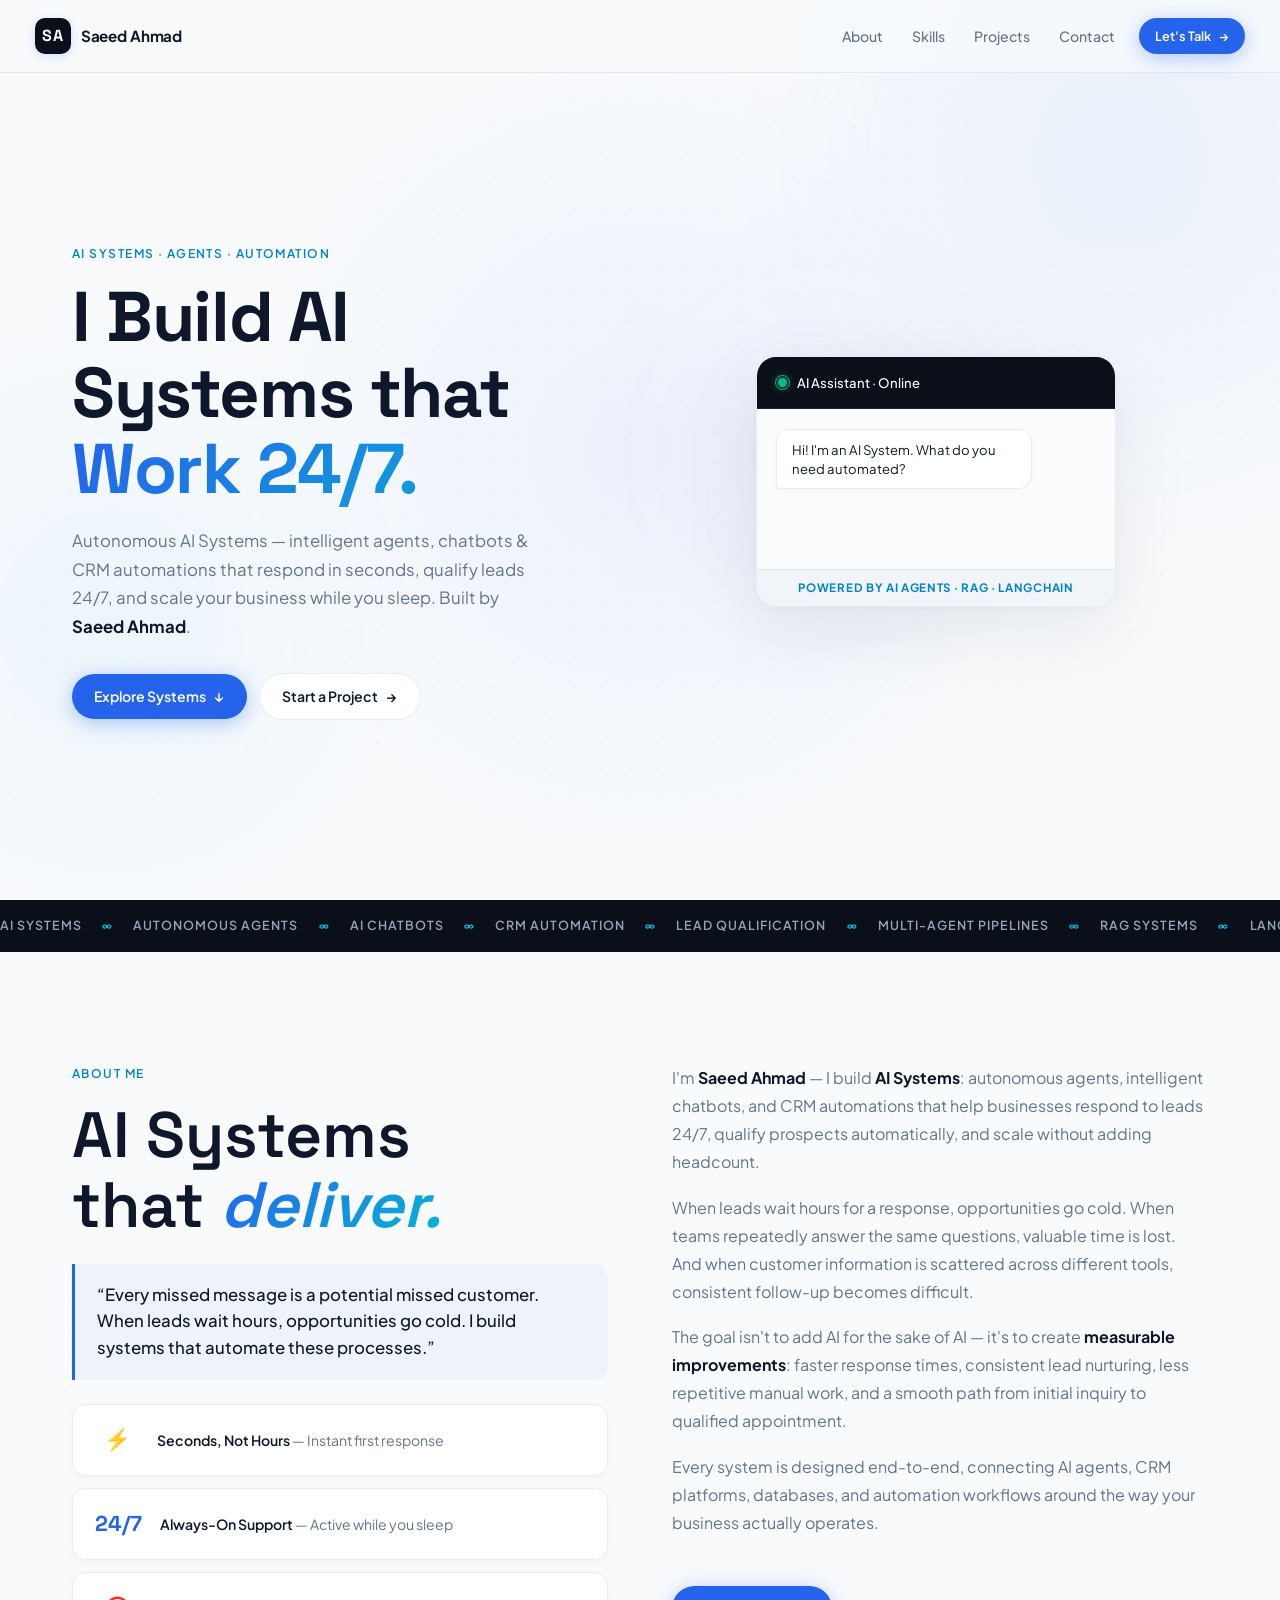
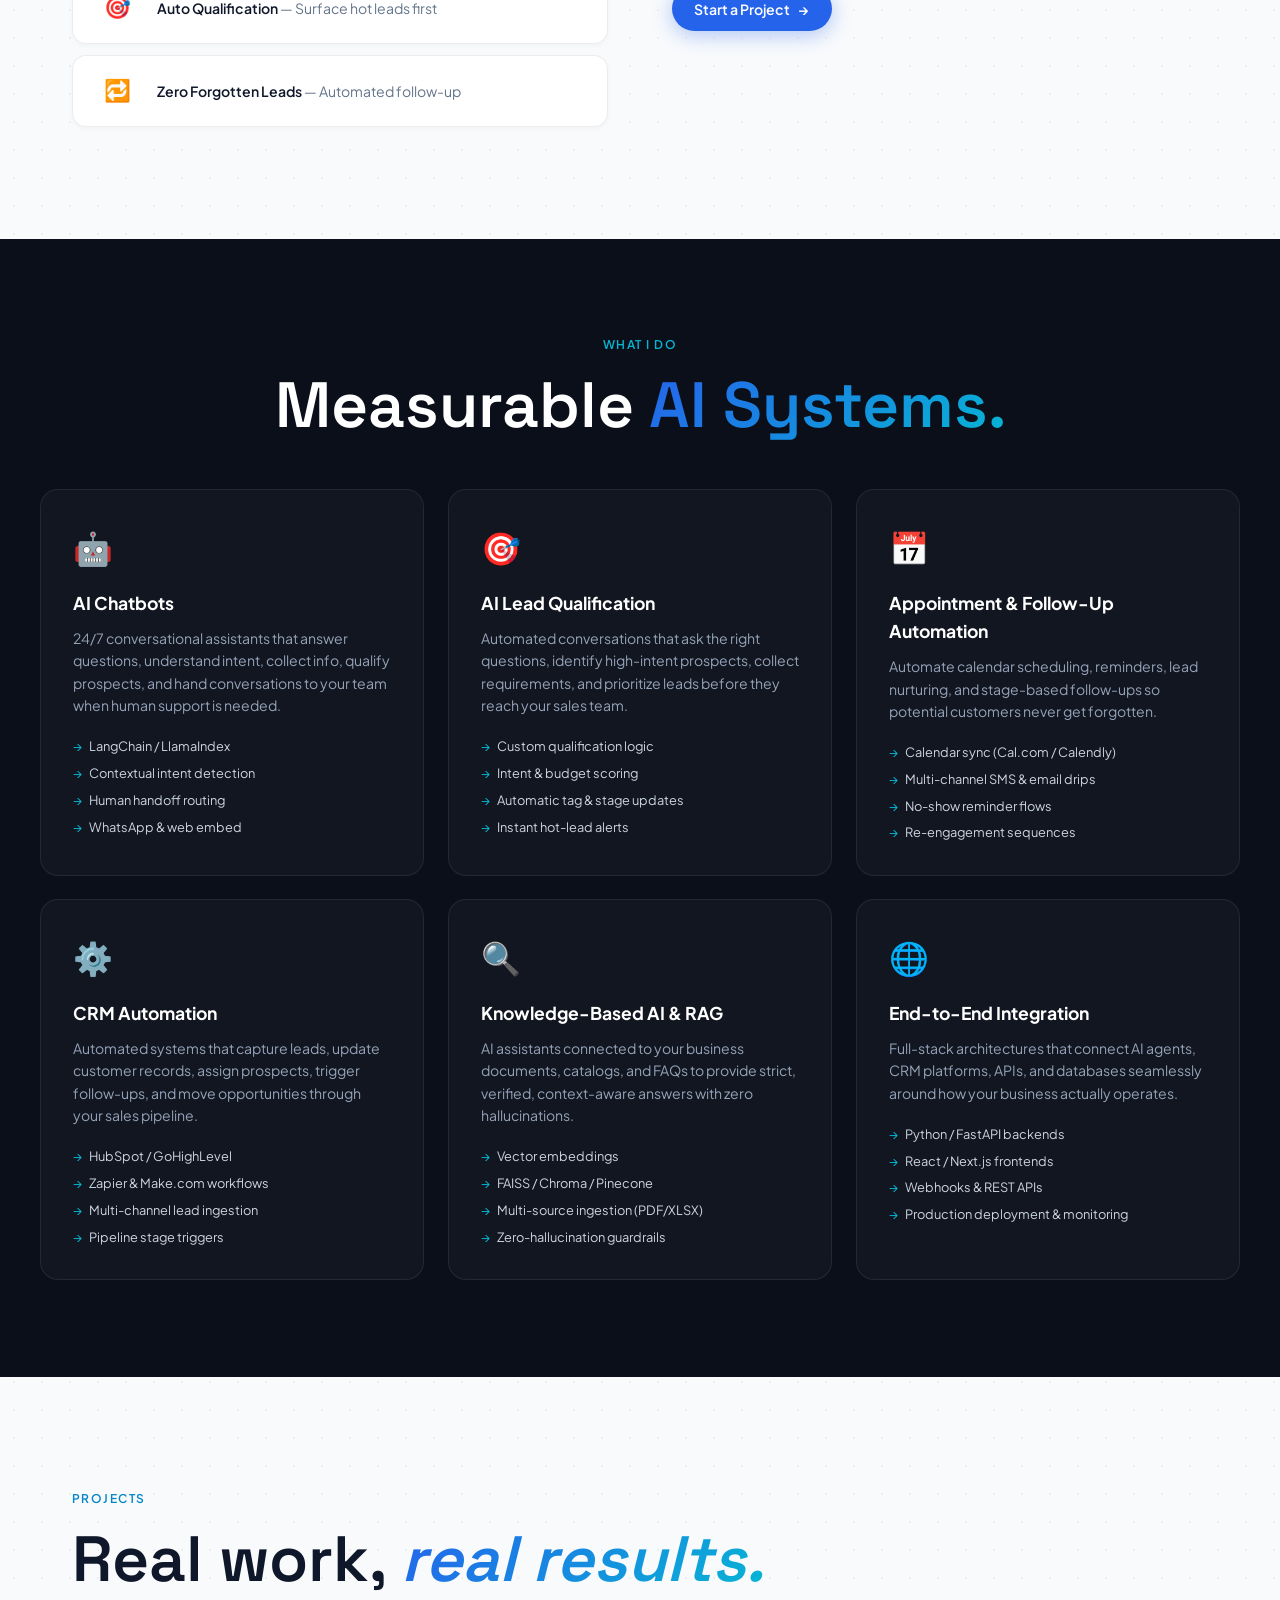
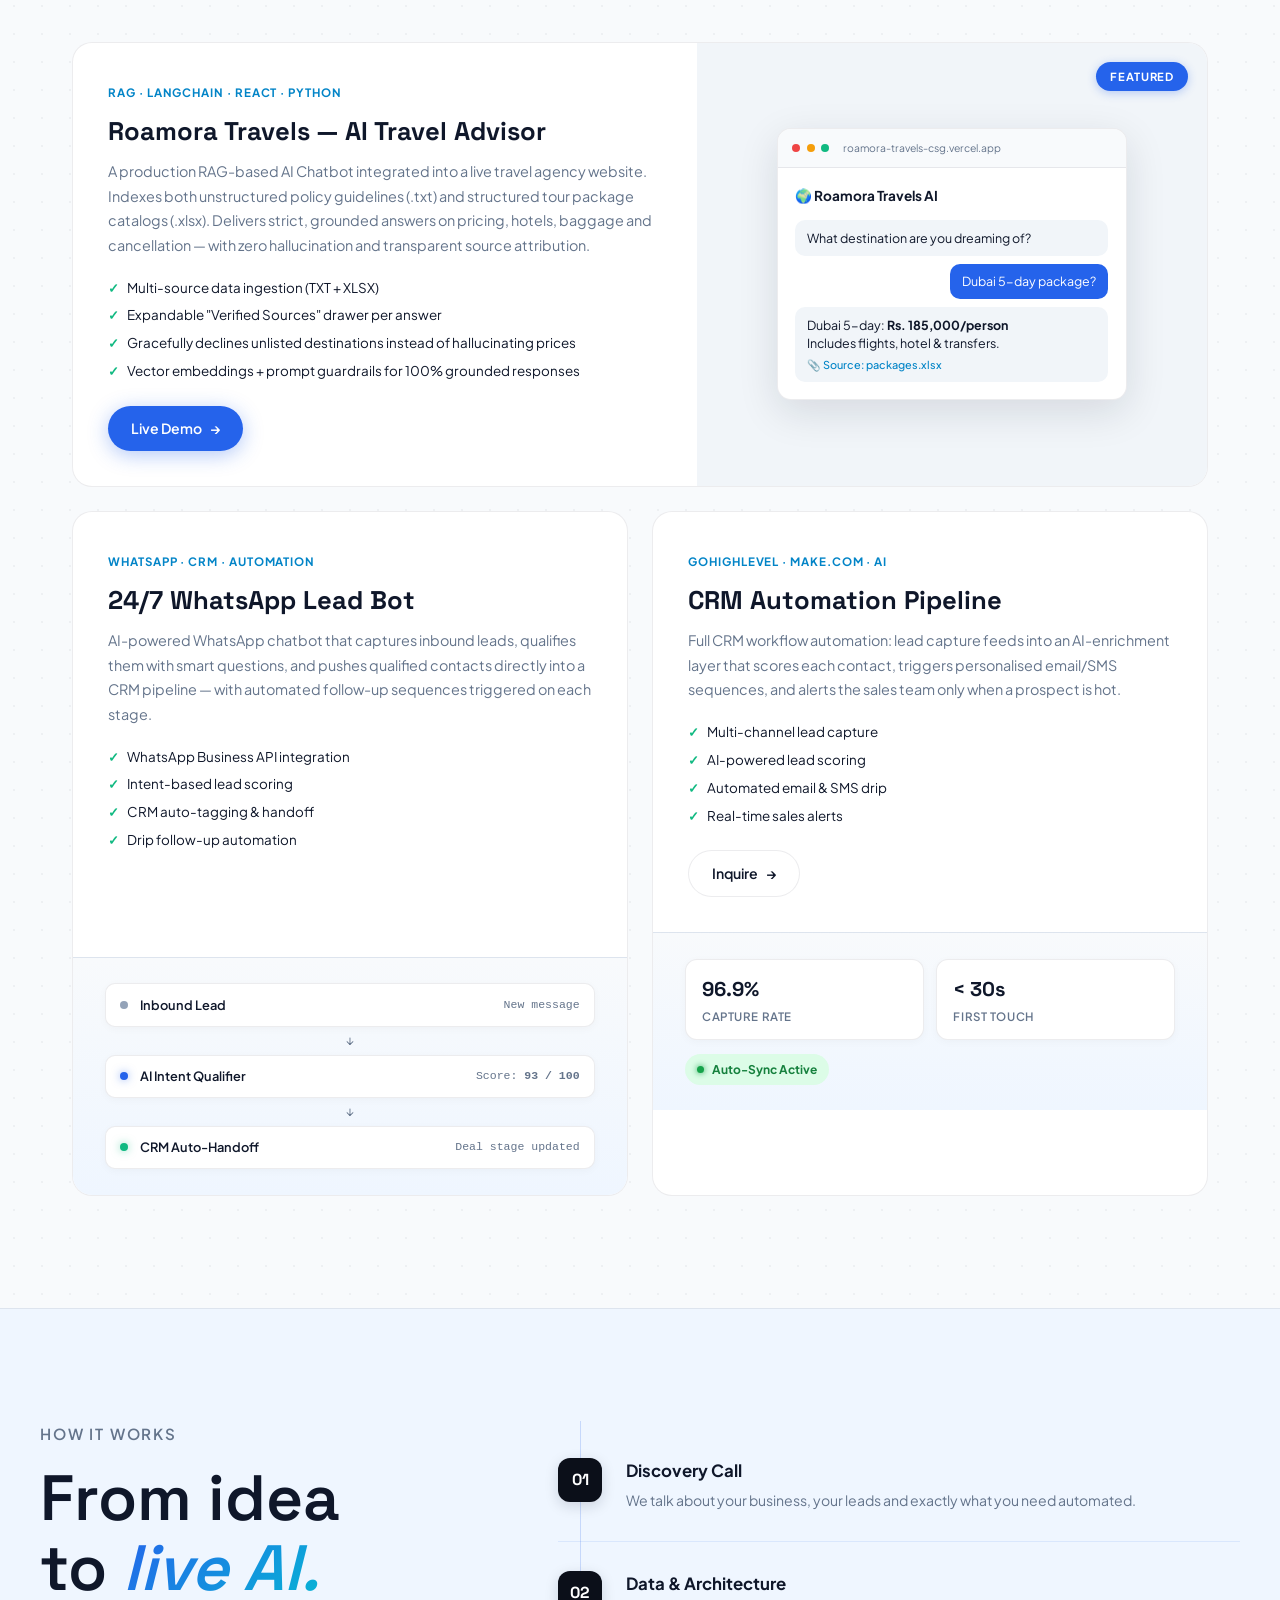
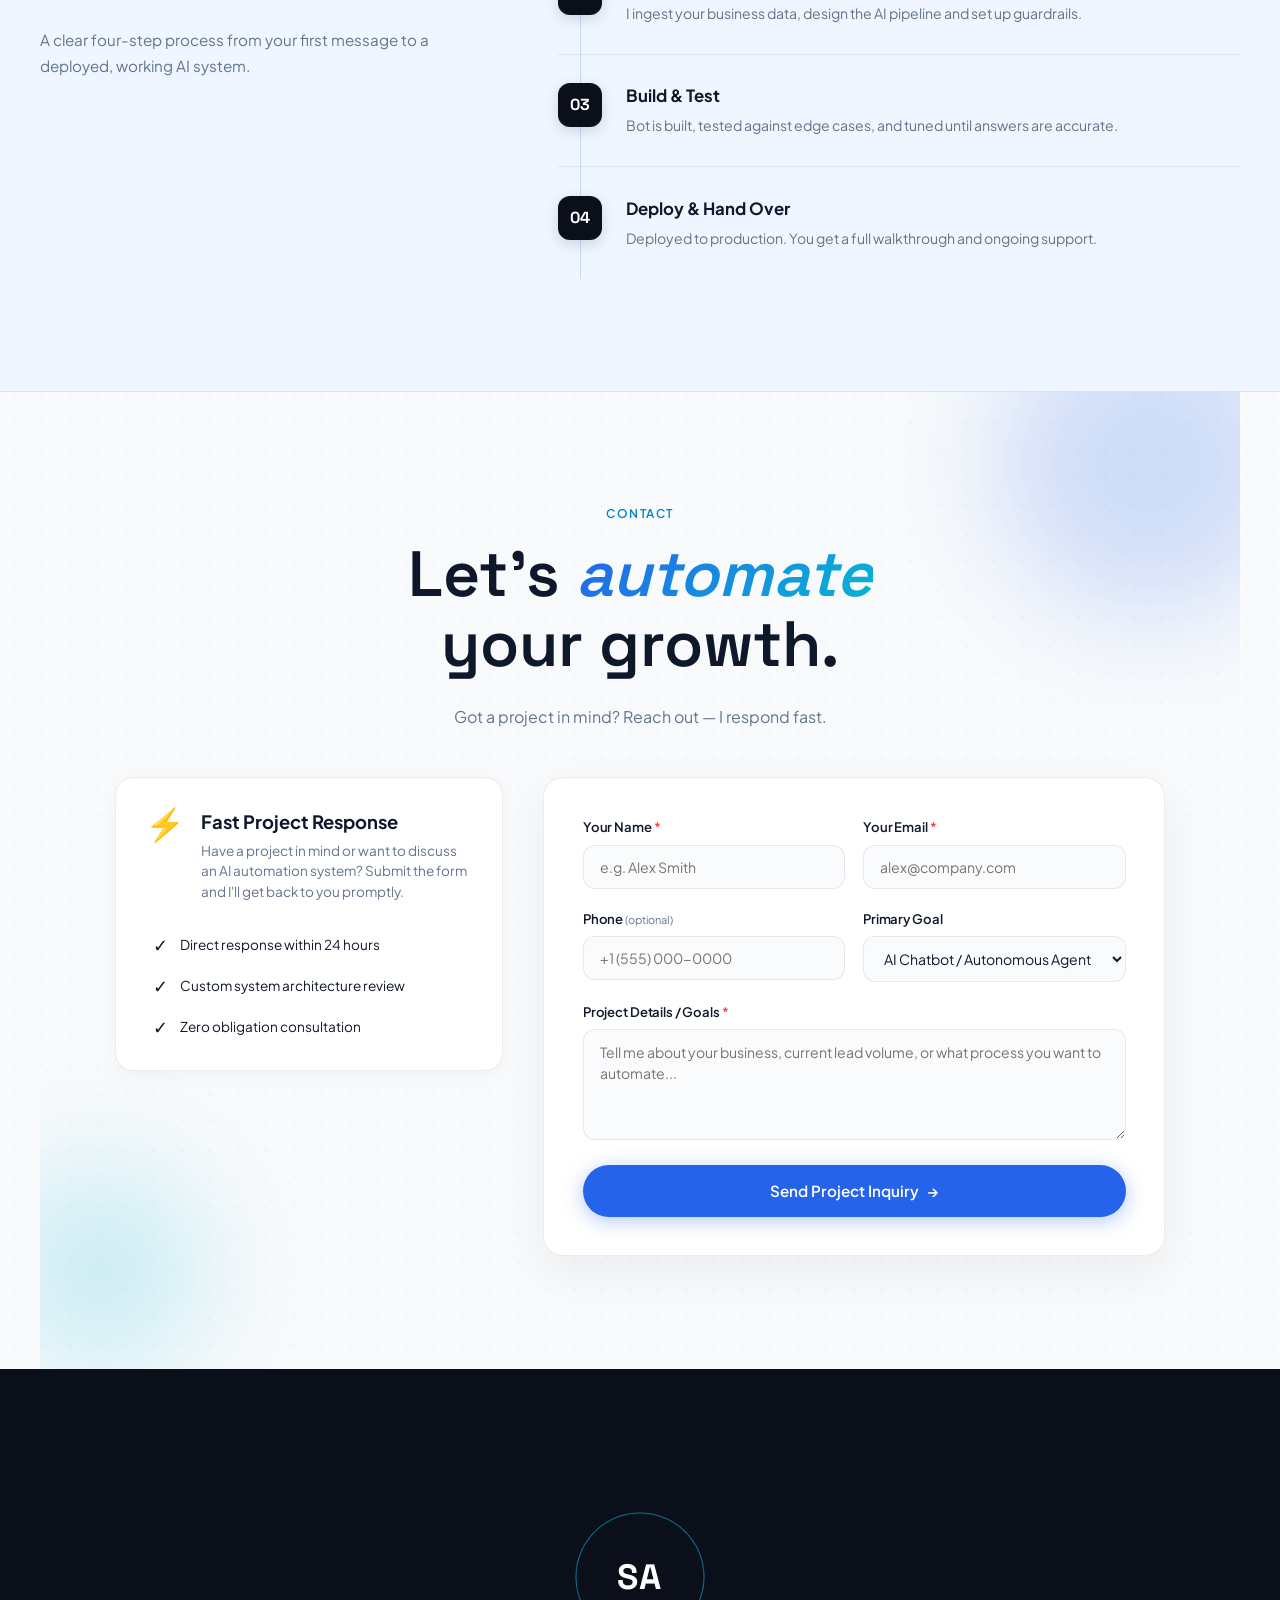
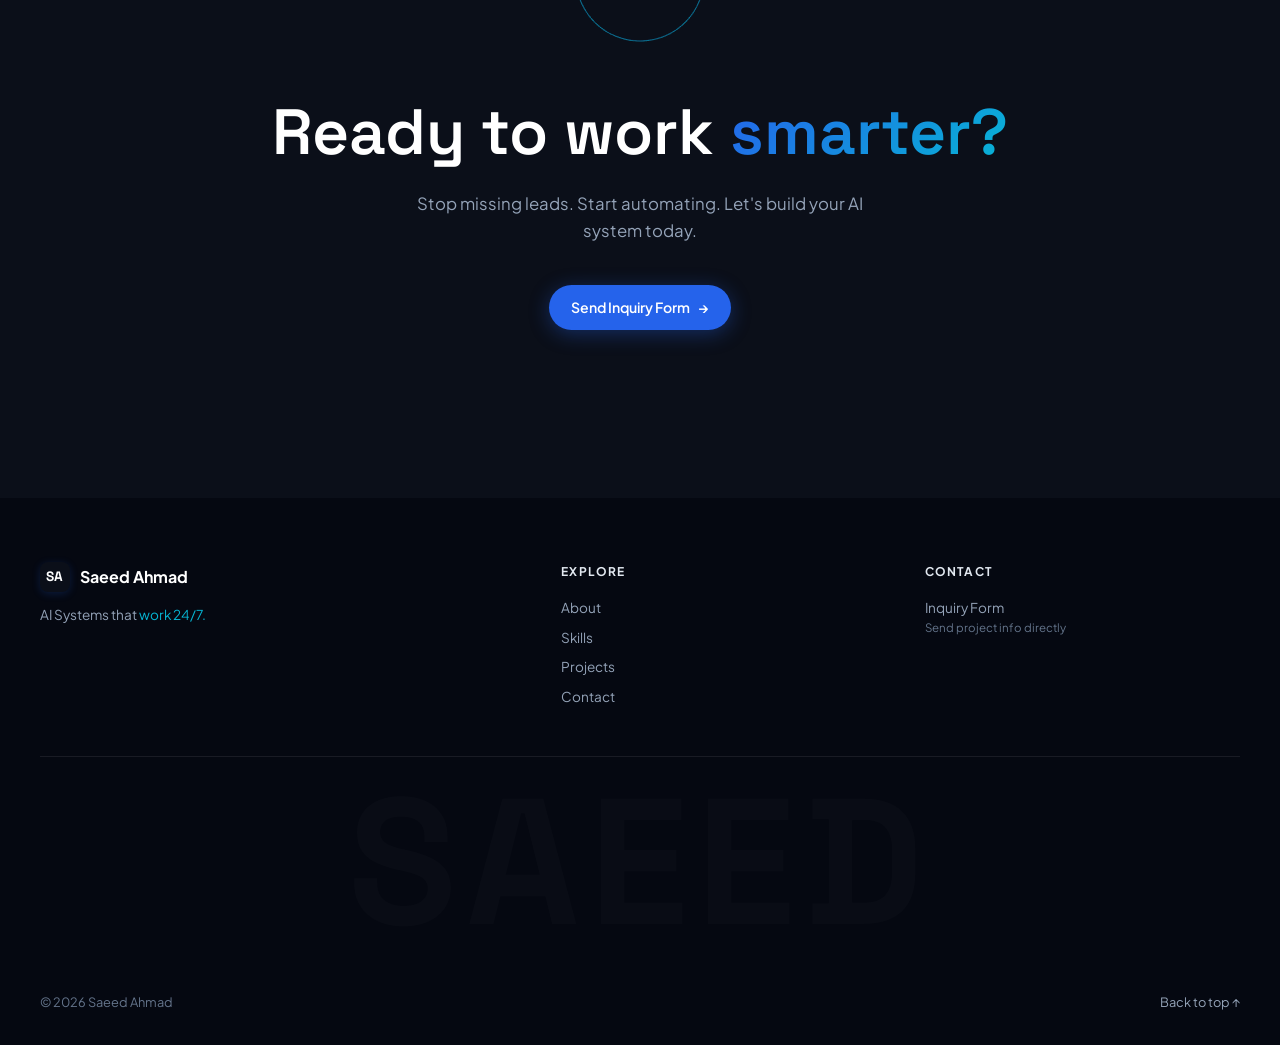
==== commit 1c4150df: "removed whatsapp number and added some more animations" ====
--- a/index.html
+++ b/index.html
@@ -42,7 +42,7 @@
       <a href="#projects">Projects</a>
       <a href="#contact">Contact</a>
     </nav>
-    <a class="btn red small" href="https://wa.me/923448725255" target="_blank" rel="noopener">
+    <a class="btn red small" href="#contact">
       <span>Let's Talk</span><i>→</i>
     </a>
     <button class="burger" id="burger" aria-expanded="false" aria-controls="main-nav" aria-label="Open menu">
@@ -70,6 +70,15 @@
           Autonomous AI Systems — intelligent agents, chatbots & CRM automations that respond in seconds, qualify leads 24/7, and scale your business while you sleep. Built by <strong>Saeed Ahmad</strong>.
         </p>
 
+        <div class="hero-actions ctas" data-reveal>
+          <a class="btn red" href="#projects">
+            <span>Explore Systems</span><i>↓</i>
+          </a>
+          <a class="btn line" href="#contact">
+            <span>Start a Project</span><i>→</i>
+          </a>
+        </div>
+
       </div>
       <div class="hero-art" aria-hidden="true">
         <div class="bot-card">
@@ -116,7 +125,7 @@
           <p>When leads wait hours for a response, opportunities go cold. When teams repeatedly answer the same questions, valuable time is lost. And when customer information is scattered across different tools, consistent follow-up becomes difficult.</p>
           <p>The goal isn't to add AI for the sake of AI — it's to create <strong>measurable improvements</strong>: faster response times, consistent lead nurturing, less repetitive manual work, and a smooth path from initial inquiry to qualified appointment.</p>
           <p>Every system is designed end-to-end, connecting AI agents, CRM platforms, databases, and automation workflows around the way your business actually operates.</p>
-          <a class="btn red" href="https://wa.me/923448725255" target="_blank" rel="noopener" style="margin-top:2rem;display:inline-flex;">
+          <a class="btn red" href="#contact" style="margin-top:2rem;display:inline-flex;">
             <span>Start a Project</span><i>→</i>
           </a>
         </div>
@@ -223,9 +232,30 @@
               <li>Drip follow-up automation</li>
             </ul>
             <div class="proj-links">
-              <a class="btn line" href="https://wa.me/923448725255" target="_blank" rel="noopener">
+              <a class="btn line" href="#contact">
                 <span>Inquire</span><i>→</i>
               </a>
+            </div>
+          </div>
+          <div class="proj-visual-mini" aria-hidden="true">
+            <div class="pipeline-preview">
+              <div class="pipe-node active">
+                <span class="p-dot"></span>
+                <span class="p-title">Inbound Lead</span>
+                <span class="p-val">New message</span>
+              </div>
+              <div class="pipe-arrow">↓</div>
+              <div class="pipe-node active">
+                <span class="p-dot blue"></span>
+                <span class="p-title">AI Intent Qualifier</span>
+                <span class="p-val">Score: <strong data-counter="94" data-suffix=" / 100">0 / 100</strong></span>
+              </div>
+              <div class="pipe-arrow">↓</div>
+              <div class="pipe-node">
+                <span class="p-dot green"></span>
+                <span class="p-title">CRM Auto-Handoff</span>
+                <span class="p-val">Deal stage updated</span>
+              </div>
             </div>
           </div>
         </article>
@@ -243,9 +273,18 @@
               <li>Real-time sales alerts</li>
             </ul>
             <div class="proj-links">
-              <a class="btn line" href="https://wa.me/923448725255" target="_blank" rel="noopener">
+              <a class="btn line" href="#contact">
                 <span>Inquire</span><i>→</i>
               </a>
+            </div>
+          </div>
+          <div class="proj-visual-mini" aria-hidden="true">
+            <div class="crm-preview">
+              <div class="crm-stat-row">
+                <div class="crm-stat"><span class="cs-num" data-counter="98.2" data-decimals="1" data-suffix="%">0.0%</span><span class="cs-lbl">Capture Rate</span></div>
+                <div class="crm-stat"><span class="cs-num" data-counter="30" data-prefix="< " data-suffix="s">&lt; 0s</span><span class="cs-lbl">First Touch</span></div>
+              </div>
+              <div class="crm-live-badge"><span class="ping-circle"></span> Auto-Sync Active</div>
             </div>
           </div>
         </article>
@@ -280,17 +319,19 @@
       <p class="contact-sub center" data-reveal>Got a project in mind? Reach out — I respond fast.</p>
       <div class="contact-wrap" data-reveal>
         <div class="contact-info-side">
-          <div class="contact-fast-card wa">
+          <div class="contact-fast-card">
             <div class="cfc-head">
-              <span class="cfc-icon">💬</span>
+              <span class="cfc-icon">⚡</span>
               <div>
-                <h3>Chat on WhatsApp</h3>
-                <p>Have a quick question or want to discuss an AI system right away?</p>
-              </div>
-            </div>
-            <a class="btn red small" href="https://wa.me/923448725255" target="_blank" rel="noopener">
-              <span>Open WhatsApp</span><i>→</i>
-            </a>
+                <h3>Fast Project Response</h3>
+                <p>Have a project in mind or want to discuss an AI automation system? Submit the form and I'll get back to you promptly.</p>
+              </div>
+            </div>
+            <div class="contact-perks">
+              <div class="c-perk"><span>✓</span> Direct response within 24 hours</div>
+              <div class="c-perk"><span>✓</span> Custom system architecture review</div>
+              <div class="c-perk"><span>✓</span> Zero obligation consultation</div>
+            </div>
           </div>
         </div>
 
@@ -312,7 +353,7 @@
 
           <div class="form-row">
             <div class="form-group">
-              <label for="c-phone">Phone / WhatsApp <small>(optional)</small></label>
+              <label for="c-phone">Phone <small>(optional)</small></label>
               <input type="tel" id="c-phone" name="phone" placeholder="+1 (555) 000-0000">
             </div>
             <div class="form-group">
@@ -353,8 +394,7 @@
       <h2 class="sec-h center" data-reveal>Ready to work <em>smarter?</em></h2>
       <p class="center" data-reveal>Stop missing leads. Start automating. Let's build your AI system today.</p>
       <p class="ctas center" data-reveal>
-        <a class="btn red" href="https://wa.me/923448725255" target="_blank" rel="noopener"><span>WhatsApp Me Now</span><i>→</i></a>
-        <a class="btn line" href="#contact"><span>Send Inquiry Form</span><i>→</i></a>
+        <a class="btn red" href="#contact"><span>Send Inquiry Form</span><i>→</i></a>
       </p>
     </section>
 
@@ -379,7 +419,6 @@
       <div class="ft-col">
         <h3>Contact</h3>
         <ul>
-          <li><a href="https://wa.me/923448725255" target="_blank" rel="noopener">WhatsApp<small>+92 344 8725255</small></a></li>
           <li><a href="#contact">Inquiry Form<small>Send project info directly</small></a></li>
         </ul>
       </div>
--- a/style.css
+++ b/style.css
@@ -9,6 +9,7 @@
   --red:    #2563EB;
   --red-hover: #1D4ED8;
   --line:   rgba(15, 23, 42, 0.08);
+  --line-glow: rgba(37, 99, 235, 0.28);
   --crema:  #0284C7;
   --dark:   #0B0F19;
   --milk:   #F1F5F9;
@@ -20,6 +21,8 @@
   --ease-spring: cubic-bezier(.34, 1.56, .64, 1);
   --ease-out: cubic-bezier(.215, .61, .355, 1);
   --transition-smooth: all .35s cubic-bezier(.16, 1, .3, 1);
+  --mouse-x: 50%;
+  --mouse-y: 50%;
 }
 
 html {
@@ -30,7 +33,12 @@
 
 body {
   font-family: var(--sans);
-  background: var(--bg);
+  background-color: var(--bg);
+  background-image: 
+    radial-gradient(rgba(15, 23, 42, 0.045) 1px, transparent 1px),
+    radial-gradient(800px circle at var(--mouse-x, 50%) var(--mouse-y, 50%), rgba(37, 99, 235, 0.06), transparent 50%);
+  background-size: 28px 28px, 100% 100%;
+  background-attachment: scroll, fixed;
   color: var(--ink);
   line-height: 1.6;
   overflow-x: hidden;
@@ -61,7 +69,12 @@
   line-height: 1.1;
   margin-bottom: 1.5rem;
 }
-.sec-h em { font-style: italic; color: var(--red); }
+.sec-h em { 
+  font-style: italic; 
+  background: linear-gradient(135deg, #2563EB 0%, #06B6D4 100%);
+  -webkit-background-clip: text;
+  -webkit-text-fill-color: transparent;
+}
 .sec-h.center { text-align: center; }
 
 .center { text-align: center; }
@@ -108,15 +121,17 @@
 }
 
 .btn.line {
-  background: #fff;
+  background: rgba(255, 255, 255, 0.9);
   color: var(--ink);
   border: 1.5px solid var(--line);
+  backdrop-filter: blur(8px);
 }
 .btn.line:hover {
   border-color: var(--red);
   color: var(--red);
-  background: var(--bg2);
-  box-shadow: 0 6px 20px rgba(37, 99, 235, .1);
+  background: #fff;
+  box-shadow: 0 8px 24px rgba(37, 99, 235, .15);
+  transform: translateY(-3px);
 }
 
 .btn.small { padding: .5rem 1rem; font-size: .8rem; }
@@ -173,13 +188,26 @@
   display: flex;
   align-items: center;
   gap: 1.5rem;
-  padding: 1rem 2rem;
-  background: rgba(248, 250, 252, .88);
-  backdrop-filter: blur(14px);
+  padding: 1.1rem 2.2rem;
+  background: rgba(248, 250, 252, .8);
+  backdrop-filter: blur(18px);
+  -webkit-backdrop-filter: blur(18px);
   border-bottom: 1px solid var(--line);
-  transition: box-shadow .3s;
-}
-.top.scrolled { box-shadow: 0 4px 32px rgba(15, 23, 42, .06); }
+  transition: all .4s var(--ease);
+}
+.top.scrolled {
+  top: 1rem;
+  left: 50%;
+  right: auto;
+  transform: translateX(-50%);
+  width: calc(100% - 3rem);
+  max-width: 1100px;
+  border-radius: 50px;
+  padding: .75rem 1.8rem;
+  border: 1px solid rgba(255, 255, 255, 0.7);
+  background: rgba(255, 255, 255, .82);
+  box-shadow: 0 16px 36px rgba(15, 23, 42, .08), inset 0 1px 0 rgba(255, 255, 255, .9);
+}
 
 .brand {
   display: flex; align-items: center; gap: .6rem;
@@ -341,18 +369,21 @@
 .bot-card {
   background: #fff;
   border-radius: 20px;
-  box-shadow: 0 20px 80px rgba(15, 23, 42, .08), 0 2px 10px rgba(15, 23, 42, .04);
+  box-shadow: 0 24px 80px rgba(15, 23, 42, .08), 0 2px 10px rgba(15, 23, 42, .04), inset 0 1px 0 rgba(255, 255, 255, 0.9);
   width: 100%;
-  max-width: 350px;
+  max-width: 360px;
   overflow: hidden;
   border: 1px solid var(--line);
   animation: floatCard 6s ease-in-out infinite;
-  transition: transform .35s var(--ease), box-shadow .35s var(--ease);
+  transition: transform .35s var(--ease), box-shadow .35s var(--ease), border-color .35s ease;
+  position: relative;
+  will-change: transform;
 }
 .bot-card:hover {
   animation-play-state: paused;
-  transform: translateY(-8px) scale(1.01);
-  box-shadow: 0 28px 90px rgba(37, 99, 235, .15), 0 4px 16px rgba(15, 23, 42, .06);
+  transform: translateY(-8px) scale(1.015);
+  box-shadow: 0 32px 100px rgba(37, 99, 235, .18), 0 4px 16px rgba(15, 23, 42, .06);
+  border-color: rgba(37, 99, 235, 0.35);
 }
 @keyframes floatCard {
   0%, 100% { transform: translateY(0) rotate(0deg); }
@@ -362,18 +393,35 @@
 .bot-header {
   background: var(--dark);
   color: #fff;
-  padding: .85rem 1.2rem;
+  padding: .95rem 1.3rem;
   display: flex;
   align-items: center;
-  gap: .6rem;
-  font-size: .8rem;
+  gap: .65rem;
+  font-size: .82rem;
   font-weight: 500;
+  border-bottom: 1px solid rgba(255, 255, 255, 0.08);
 }
 .bot-dot {
-  width: 8px; height: 8px;
+  width: 9px; height: 9px;
   border-radius: 50%;
-}
-.bot-dot.green { background: #10B981; box-shadow: 0 0 8px #10B981; }
+  position: relative;
+}
+.bot-dot.green { 
+  background: #10B981; 
+  box-shadow: 0 0 10px #10B981; 
+}
+.bot-dot.green::after {
+  content: '';
+  position: absolute;
+  inset: -3px;
+  border-radius: 50%;
+  border: 1.5px solid #10B981;
+  animation: pingDot 2s cubic-bezier(0, 0, 0.2, 1) infinite;
+}
+@keyframes pingDot {
+  0% { transform: scale(1); opacity: 0.9; }
+  75%, 100% { transform: scale(2.2); opacity: 0; }
+}
 
 .bot-body {
   padding: 1.2rem;
@@ -610,13 +658,14 @@
   border: 1px solid var(--line);
   border-radius: 20px;
   overflow: hidden;
-  transition: transform .35s var(--ease), box-shadow .35s var(--ease), border-color .3s ease;
+  transition: transform .2s ease-out, box-shadow .35s var(--ease), border-color .3s ease;
   position: relative;
+  will-change: transform;
+  transform-style: preserve-3d;
 }
 .proj-card:hover {
-  transform: translateY(-8px);
-  box-shadow: 0 24px 64px rgba(15, 23, 42, .1);
-  border-color: rgba(37, 99, 235, .25);
+  box-shadow: 0 28px 70px rgba(15, 23, 42, .1), 0 0 0 1px rgba(37, 99, 235, .15);
+  border-color: rgba(37, 99, 235, .3);
 }
 
 .proj-card.featured {
@@ -724,6 +773,89 @@
 .mock-msg.bot  { background: #F1F5F9; color: var(--ink); }
 .mock-msg.user { background: var(--red); color: #fff; align-self: flex-end; }
 .mock-source { display: block; font-size: .68rem; color: var(--crema); margin-top: .3rem; font-weight: 500; }
+
+/* Mini Visual Previews for Cards 2 and 3 */
+.proj-visual-mini {
+  background: linear-gradient(180deg, #F8FAFC 0%, #EFF6FF 100%);
+  padding: 1.6rem 2rem;
+  border-top: 1px solid var(--line);
+  display: flex;
+  justify-content: center;
+}
+.pipeline-preview {
+  display: flex;
+  flex-direction: column;
+  gap: .5rem;
+  width: 100%;
+}
+.pipe-node {
+  background: #fff;
+  border: 1px solid var(--line);
+  border-radius: 10px;
+  padding: .65rem .9rem;
+  display: flex;
+  align-items: center;
+  gap: .75rem;
+  box-shadow: 0 2px 8px rgba(15, 23, 42, .03);
+  transition: transform .25s var(--ease), border-color .25s ease;
+}
+.proj-card:hover .pipe-node {
+  border-color: rgba(37, 99, 235, .2);
+}
+.pipe-node .p-dot {
+  width: 8px; height: 8px; border-radius: 50%; background: #94A3B8; flex-shrink: 0;
+}
+.pipe-node .p-dot.blue { background: var(--red); box-shadow: 0 0 8px rgba(37, 99, 235, .5); }
+.pipe-node .p-dot.green { background: #10B981; box-shadow: 0 0 8px rgba(16, 185, 129, .5); }
+.pipe-node .p-title { font-size: .8rem; font-weight: 600; color: var(--ink); }
+.pipe-node .p-val { font-size: .72rem; color: var(--muted); margin-left: auto; font-family: monospace; }
+.pipe-arrow {
+  text-align: center;
+  font-size: .75rem;
+  color: var(--muted);
+  line-height: 1;
+}
+
+.crm-preview {
+  width: 100%;
+  display: flex;
+  flex-direction: column;
+  gap: .9rem;
+}
+.crm-stat-row {
+  display: grid;
+  grid-template-columns: 1fr 1fr;
+  gap: .8rem;
+}
+.crm-stat {
+  background: #fff;
+  border: 1px solid var(--line);
+  border-radius: 12px;
+  padding: .8rem 1rem;
+  display: flex;
+  flex-direction: column;
+  gap: .2rem;
+  box-shadow: 0 2px 8px rgba(15, 23, 42, .03);
+}
+.cs-num { font-size: 1.25rem; font-weight: 700; color: var(--ink); font-family: var(--serif); }
+.cs-lbl { font-size: .72rem; color: var(--muted); text-transform: uppercase; letter-spacing: .05em; font-weight: 600; }
+.crm-live-badge {
+  display: inline-flex;
+  align-items: center;
+  gap: .5rem;
+  background: #DCFCE7;
+  color: #15803D;
+  font-size: .75rem;
+  font-weight: 700;
+  padding: .35rem .75rem;
+  border-radius: 50px;
+  align-self: flex-start;
+}
+.ping-circle {
+  width: 7px; height: 7px; border-radius: 50%; background: #16A34A;
+  box-shadow: 0 0 6px #16A34A;
+  animation: pingDot 1.8s infinite;
+}
 
 /* ─── PROCESS ──────────────────────────────────────────────── */
 .process {
